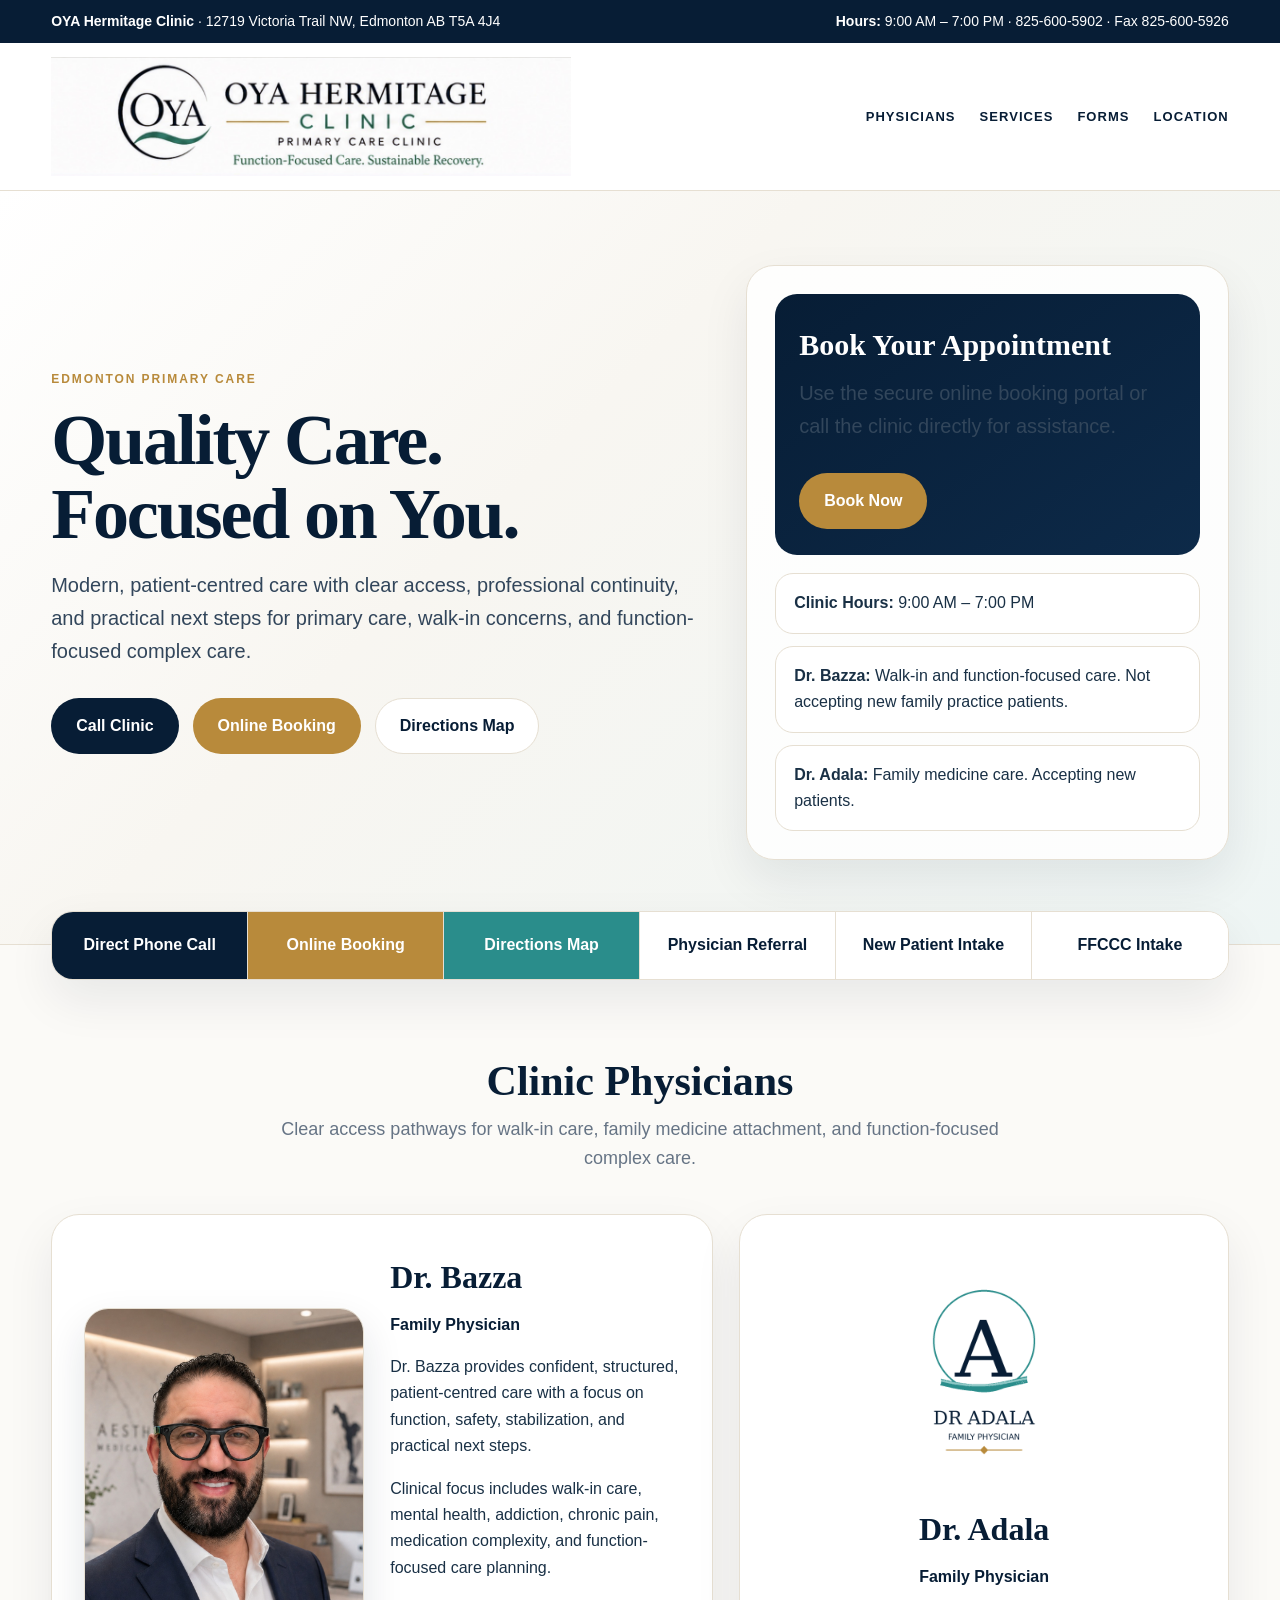
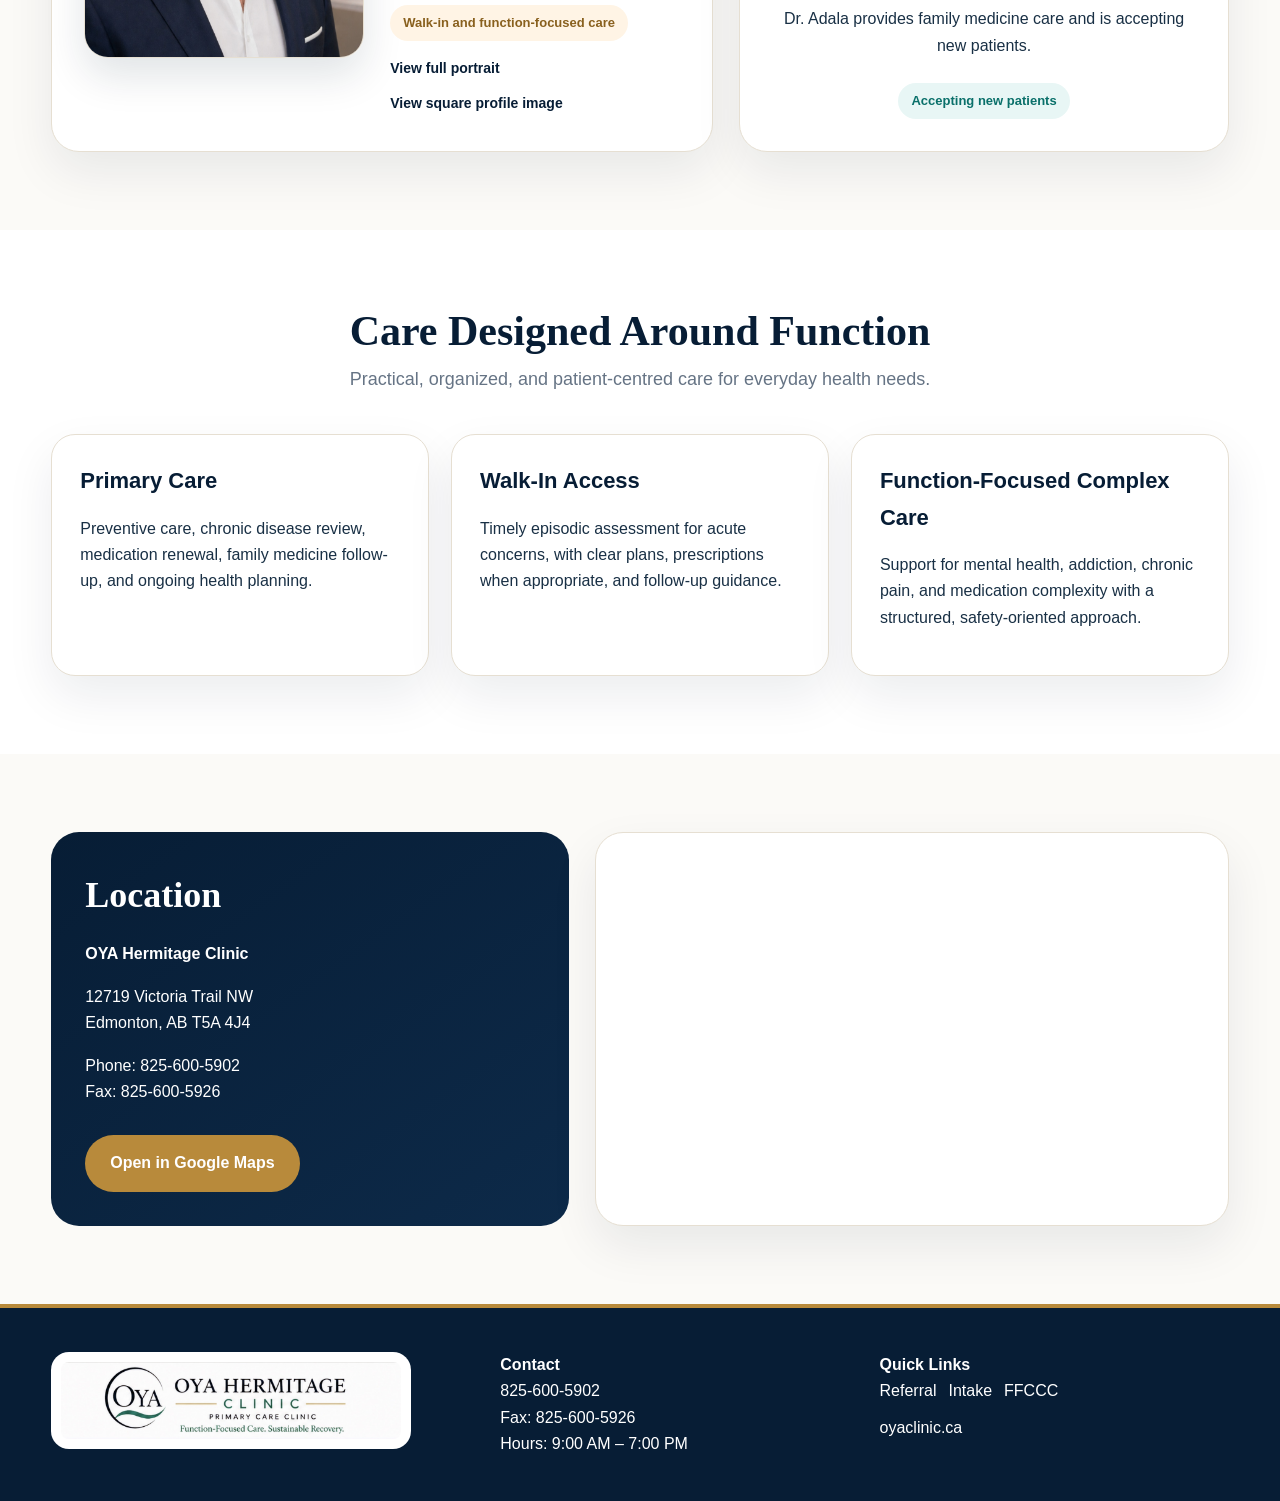
==== index.html @ 8d235093 "Add files via upload" ====
<!DOCTYPE html>
<html lang="en">
<head>
  <meta charset="UTF-8">
  <meta name="viewport" content="width=device-width, initial-scale=1.0">
  <title>OYA Hermitage Clinic | Edmonton Primary Care</title>
  <meta name="description" content="OYA Hermitage Clinic in Edmonton. Primary care, walk-in access, online booking, physician referral forms, and patient intake forms.">
  <link rel="stylesheet" href="styles.css">
</head>
<body>
  <div class="topbar">
    <div class="container">
      <div><strong>OYA Hermitage Clinic</strong> · 12719 Victoria Trail NW, Edmonton AB T5A 4J4</div>
      <div><strong>Hours:</strong> 9:00 AM – 7:00 PM · <a href="tel:8256005902">825-600-5902</a> · Fax 825-600-5926</div>
    </div>
  </div>

  <header class="site-header">
    <div class="container">
      <a href="#top"><img src="oya-logo.png" alt="OYA Hermitage Clinic logo" class="brand"></a>
      <nav class="nav">
        <a href="#physicians">PHYSICIANS</a>
        <a href="#services">SERVICES</a>
        <a href="#forms">FORMS</a>
        <a href="#location">LOCATION</a>
      </nav>
    </div>
  </header>

  <section class="hero" id="top">
    <div class="container hero-inner">
      <div>
        <div class="eyebrow">Edmonton Primary Care</div>
        <h1>Quality Care.<br>Focused on You.</h1>
        <p>Modern, patient-centred care with clear access, professional continuity, and practical next steps for primary care, walk-in concerns, and function-focused complex care.</p>
        <div class="button-row">
          <a class="btn btn-primary" href="tel:8256005902" aria-label="Call OYA Hermitage Clinic">Call Clinic</a>
          <a class="btn btn-gold" href="https://cloud.healthquest.ca:45277/onlinebooking" target="_blank" rel="noopener" aria-label="Open online booking">Online Booking</a>
          <a class="btn btn-outline" href="https://www.google.com/maps/search/?api=1&query=12719%20Victoria%20Trail%20NW%20Edmonton%20AB%20T5A%204J4" target="_blank" rel="noopener" aria-label="Open directions map">Directions Map</a>
        </div>
      </div>
      <aside class="hero-card">
        <div class="panel">
          <h2>Book Your Appointment</h2>
          <p>Use the secure online booking portal or call the clinic directly for assistance.</p>
          <div class="button-row">
            <a class="btn btn-gold" href="https://cloud.healthquest.ca:45277/onlinebooking" target="_blank" rel="noopener">Book Now</a>
          </div>
        </div>
        <div class="hero-note"><strong>Clinic Hours:</strong> 9:00 AM – 7:00 PM</div>
        <div class="hero-note"><strong>Dr. Bazza:</strong> Walk-in and function-focused care. Not accepting new family practice patients.</div>
        <div class="hero-note"><strong>Dr. Adala:</strong> Family medicine care. Accepting new patients.</div>
      </aside>
    </div>
  </section>

  <section class="container quick-actions" id="forms">
    <div class="quick-grid">
      <a class="primary" href="tel:8256005902" aria-label="Call clinic directly">Direct Phone Call</a>
      <a class="gold" href="https://cloud.healthquest.ca:45277/onlinebooking" target="_blank" rel="noopener" aria-label="Book appointment online">Online Booking</a>
      <a class="teal" href="https://www.google.com/maps/search/?api=1&query=12719%20Victoria%20Trail%20NW%20Edmonton%20AB%20T5A%204J4" target="_blank" rel="noopener" aria-label="Open directions in Google Maps">Directions Map</a>
      <a href="referral.html">Physician Referral</a>
      <a href="intake.html">New Patient Intake</a>
      <a href="ffccc-intake.html">FFCCC Intake</a>
    </div>
  </section>

  <section class="section container" id="physicians">
    <div class="section-title">
      <h2>Clinic Physicians</h2>
      <p>Clear access pathways for walk-in care, family medicine attachment, and function-focused complex care.</p>
    </div>
    <div class="physician-grid">
      <article class="card bazza-card">
        <div>
          <img src="dr-bazza-card.jpg" alt="Dr Bazza portrait" class="physician-photo">
        </div>
        <div>
          <h3>Dr. Bazza</h3>
          <div class="subhead">Family Physician</div>
          <p>Dr. Bazza provides confident, structured, patient-centred care with a focus on function, safety, stabilization, and practical next steps.</p>
          <p>Clinical focus includes walk-in care, mental health, addiction, chronic pain, medication complexity, and function-focused care planning.</p>
          <span class="badge badge-gold">Walk-in and function-focused care</span>
          <div class="mini-action">
            <a href="dr-bazza-photo.jpg" target="_blank" rel="noopener">View full portrait</a>
            <a href="dr-bazza-google-square.jpg" target="_blank" rel="noopener">View square profile image</a>
          </div>
        </div>
      </article>
      <article class="card" style="text-align:center">
        <img src="dr-adala-logo.png" alt="Dr Adala logo" class="logo-only">
        <h3>Dr. Adala</h3>
        <div class="subhead">Family Physician</div>
        <p>Dr. Adala provides family medicine care and is accepting new patients.</p>
        <span class="badge badge-teal">Accepting new patients</span>
      </article>
    </div>
  </section>

  <section class="section alt" id="services">
    <div class="container">
      <div class="section-title">
        <h2>Care Designed Around Function</h2>
        <p>Practical, organized, and patient-centred care for everyday health needs.</p>
      </div>
      <div class="service-grid">
        <article class="service-card">
          <h3>Primary Care</h3>
          <p>Preventive care, chronic disease review, medication renewal, family medicine follow-up, and ongoing health planning.</p>
        </article>
        <article class="service-card">
          <h3>Walk-In Access</h3>
          <p>Timely episodic assessment for acute concerns, with clear plans, prescriptions when appropriate, and follow-up guidance.</p>
        </article>
        <article class="service-card">
          <h3>Function-Focused Complex Care</h3>
          <p>Support for mental health, addiction, chronic pain, and medication complexity with a structured, safety-oriented approach.</p>
        </article>
      </div>
    </div>
  </section>

  <section class="section container" id="location">
    <div class="location-grid">
      <div class="location-panel">
        <h2>Location</h2>
        <p><strong>OYA Hermitage Clinic</strong></p>
        <p>12719 Victoria Trail NW<br>Edmonton, AB T5A 4J4</p>
        <p>Phone: <a href="tel:8256005902">825-600-5902</a><br>Fax: 825-600-5926</p>
        <div class="button-row">
          <a class="btn btn-gold" href="https://www.google.com/maps/search/?api=1&query=12719%20Victoria%20Trail%20NW%20Edmonton%20AB%20T5A%204J4" target="_blank" rel="noopener">Open in Google Maps</a>
        </div>
      </div>
      <div class="map-frame">
        <iframe src="https://www.google.com/maps?q=12719%20Victoria%20Trail%20NW%20Edmonton%20AB%20T5A%204J4&output=embed" loading="lazy"></iframe>
      </div>
    </div>
  </section>

  <footer class="footer">
    <div class="container footer-grid">
      <div>
        <img src="oya-logo.png" alt="OYA Hermitage Clinic logo" class="footer-logo">
      </div>
      <div>
        <strong>Contact</strong><br>
        <a href="tel:8256005902">825-600-5902</a><br>
        Fax: 825-600-5926<br>
        Hours: 9:00 AM – 7:00 PM
      </div>
      <div>
        <strong>Quick Links</strong><br>
        <div class="helper-links">
          <a href="referral.html">Referral</a>
          <a href="intake.html">Intake</a>
          <a href="ffccc-intake.html">FFCCC</a>
        </div>
        <div style="margin-top:10px">oyaclinic.ca</div>
      </div>
    </div>
  </footer>
</body>
</html>
---- styles.css ----
:root{
  --navy:#071d35;
  --navy2:#0d2a49;
  --teal:#2a8d8b;
  --gold:#b88a3b;
  --cream:#fbfaf7;
  --white:#ffffff;
  --text:#193045;
  --muted:#667485;
  --line:#e6dfd2;
  --shadow:0 20px 48px rgba(7,29,53,.08);
}
*{box-sizing:border-box}
html{scroll-behavior:smooth}
body{margin:0;font-family:-apple-system,BlinkMacSystemFont,"Segoe UI",Roboto,Arial,sans-serif;background:var(--cream);color:var(--text);line-height:1.65}
a{text-decoration:none;color:inherit}
img{max-width:100%;display:block;height:auto}
.container{width:min(1180px,92%);margin:auto}
.topbar{background:var(--navy);color:#fff;font-size:14px}
.topbar .container{display:flex;justify-content:space-between;gap:18px;flex-wrap:wrap;padding:10px 0}
.topbar strong{font-weight:700}
.site-header{position:sticky;top:0;z-index:10;background:rgba(255,255,255,.96);backdrop-filter:blur(10px);border-bottom:1px solid var(--line)}
.site-header .container{display:flex;align-items:center;justify-content:space-between;gap:24px;padding:14px 0}
.brand{max-width:520px;width:100%;height:auto;object-fit:contain}
.nav{display:flex;gap:24px;font-size:13px;letter-spacing:.08em;font-weight:800;color:var(--navy)}
.nav a:hover{color:var(--teal)}
.hero{background:linear-gradient(135deg,#ffffff 0%,#f8f6f1 40%,#eef5f4 100%);border-bottom:1px solid var(--line)}
.hero-inner{display:grid;grid-template-columns:1.15fr .85fr;gap:42px;align-items:center;padding:74px 0 84px}
.eyebrow{font-size:12px;letter-spacing:.16em;text-transform:uppercase;color:var(--gold);font-weight:800}
.hero h1{font-family:Georgia,"Times New Roman",serif;font-size:clamp(42px,6vw,72px);line-height:1.02;color:var(--navy);margin:14px 0 18px;letter-spacing:-.03em}
.hero p{font-size:20px;color:#32465b;margin:0;max-width:680px}
.button-row{display:flex;gap:14px;flex-wrap:wrap;margin-top:30px}
.btn{display:inline-flex;align-items:center;justify-content:center;min-height:50px;padding:14px 24px;border-radius:999px;font-weight:800;border:1px solid transparent;transition:.2s ease}
.btn-primary{background:var(--navy);color:#fff}
.btn-primary:hover{opacity:.94}
.btn-gold{background:var(--gold);color:#fff}
.btn-outline{background:#fff;border-color:var(--line);color:var(--navy)}
.hero-card{background:rgba(255,255,255,.86);border:1px solid var(--line);border-radius:28px;padding:28px;box-shadow:var(--shadow)}
.hero-card .panel{background:linear-gradient(145deg,var(--navy),var(--navy2));color:#fff;border-radius:22px;padding:26px 24px;margin-bottom:18px}
.hero-card .panel h2{font-family:Georgia,"Times New Roman",serif;font-size:30px;margin:0 0 8px}
.hero-note{background:#fff;border:1px solid var(--line);border-radius:18px;padding:16px 18px;margin-top:12px}
.quick-actions{position:relative;z-index:2;margin-top:-34px}
.quick-grid{display:grid;grid-template-columns:repeat(6,1fr);background:#fff;border:1px solid var(--line);border-radius:22px;overflow:hidden;box-shadow:var(--shadow)}
.quick-grid a{padding:20px 14px;text-align:center;font-weight:800;border-right:1px solid var(--line);color:var(--navy);background:#fff}
.quick-grid a:last-child{border-right:0}
.quick-grid a:hover{background:#f8f5ef}
.quick-grid a.primary{background:var(--navy);color:#fff}
.quick-grid a.teal{background:var(--teal);color:#fff}
.quick-grid a.gold{background:var(--gold);color:#fff}
.section{padding:78px 0}
.section.alt{background:#fff}
.section-title{text-align:center;max-width:780px;margin:0 auto 40px}
.section-title h2{font-family:Georgia,"Times New Roman",serif;color:var(--navy);font-size:42px;line-height:1.12;margin:0 0 10px}
.section-title p{margin:0;color:var(--muted);font-size:18px}
.physician-grid{display:grid;grid-template-columns:1.15fr .85fr;gap:26px}
.card{background:#fff;border:1px solid var(--line);border-radius:28px;box-shadow:var(--shadow);padding:32px}
.bazza-card{display:grid;grid-template-columns:280px 1fr;gap:26px;align-items:center}
.physician-photo{width:100%;max-width:280px;aspect-ratio:4/5;object-fit:cover;border-radius:24px;border:1px solid var(--line);box-shadow:0 18px 40px rgba(7,29,53,.12)}
.logo-only{max-width:240px;margin:0 auto 16px;width:100%;height:auto;object-fit:contain}
.card h3{font-family:Georgia,"Times New Roman",serif;color:var(--navy);font-size:32px;margin:0 0 8px}
.subhead{font-weight:700;color:var(--navy);margin-bottom:10px}
.badge{display:inline-block;margin-top:8px;padding:7px 13px;border-radius:999px;font-size:13px;font-weight:800}
.badge-gold{background:#fff4e5;color:#89601e}
.badge-teal{background:#e8f6f5;color:#0a706a}
.mini-action{margin-top:16px;display:flex;gap:12px;flex-wrap:wrap}
.mini-action a{font-size:14px;font-weight:700;color:var(--navy)}
.service-grid{display:grid;grid-template-columns:repeat(3,1fr);gap:22px}
.service-card{background:#fff;border:1px solid var(--line);border-radius:24px;box-shadow:var(--shadow);padding:28px}
.service-card h3{color:var(--navy);margin:0 0 10px;font-size:22px}
.location-grid{display:grid;grid-template-columns:.9fr 1.1fr;gap:26px;align-items:stretch}
.location-panel{background:linear-gradient(145deg,var(--navy),var(--navy2));color:#fff;border-radius:28px;padding:34px}
.location-panel h2{font-family:Georgia,"Times New Roman",serif;font-size:36px;margin:0 0 14px}
.map-frame{overflow:hidden;border-radius:28px;border:1px solid var(--line);min-height:360px;background:#fff;box-shadow:var(--shadow)}
.map-frame iframe{width:100%;height:100%;min-height:360px;border:0}
.form-shell{max-width:980px;margin:34px auto;background:#fff;border:1px solid var(--line);border-radius:24px;box-shadow:var(--shadow);padding:32px}
.form-shell h1{font-family:Georgia,"Times New Roman",serif;color:var(--navy);margin-top:0}
.form-note{background:#f7f4ee;border:1px solid var(--line);border-radius:14px;padding:14px 16px;margin-bottom:22px}
.form-grid{display:grid;grid-template-columns:1fr 1fr;gap:18px}
label{display:block;font-weight:700;margin:14px 0 6px;color:var(--navy)}
input,textarea,select{width:100%;padding:12px 13px;border:1px solid #d5dbe3;border-radius:12px;font:inherit;background:#fff}
textarea{min-height:110px;resize:vertical}
.checkbox{display:flex;gap:10px;align-items:flex-start;margin-top:10px}
.checkbox input{width:auto;margin-top:5px}
.form-actions{margin-top:24px;display:flex;gap:12px;flex-wrap:wrap}
.footer{background:var(--navy);color:#fff;border-top:4px solid var(--gold);padding:44px 0}
.footer-grid{display:grid;grid-template-columns:1.2fr 1fr 1fr;gap:30px;align-items:start}
.footer .footer-logo{max-width:360px;width:100%;height:auto;object-fit:contain;background:#fff;border-radius:18px;padding:10px}
.footer a{color:#fff}
.helper-links{display:flex;gap:12px;flex-wrap:wrap}
@media (max-width:1000px){
  .nav{display:none}
  .hero-inner,.physician-grid,.location-grid,.footer-grid,.bazza-card{grid-template-columns:1fr}
  .hero-inner{text-align:center}
  .hero p{margin:auto}
  .button-row,.mini-action{justify-content:center}
  .brand{max-width:380px}
  .quick-grid{grid-template-columns:1fr 1fr}
  .quick-grid a{border-bottom:1px solid var(--line)}
  .service-grid{grid-template-columns:1fr}
  .form-grid{grid-template-columns:1fr}
  .physician-photo{margin:auto}
}
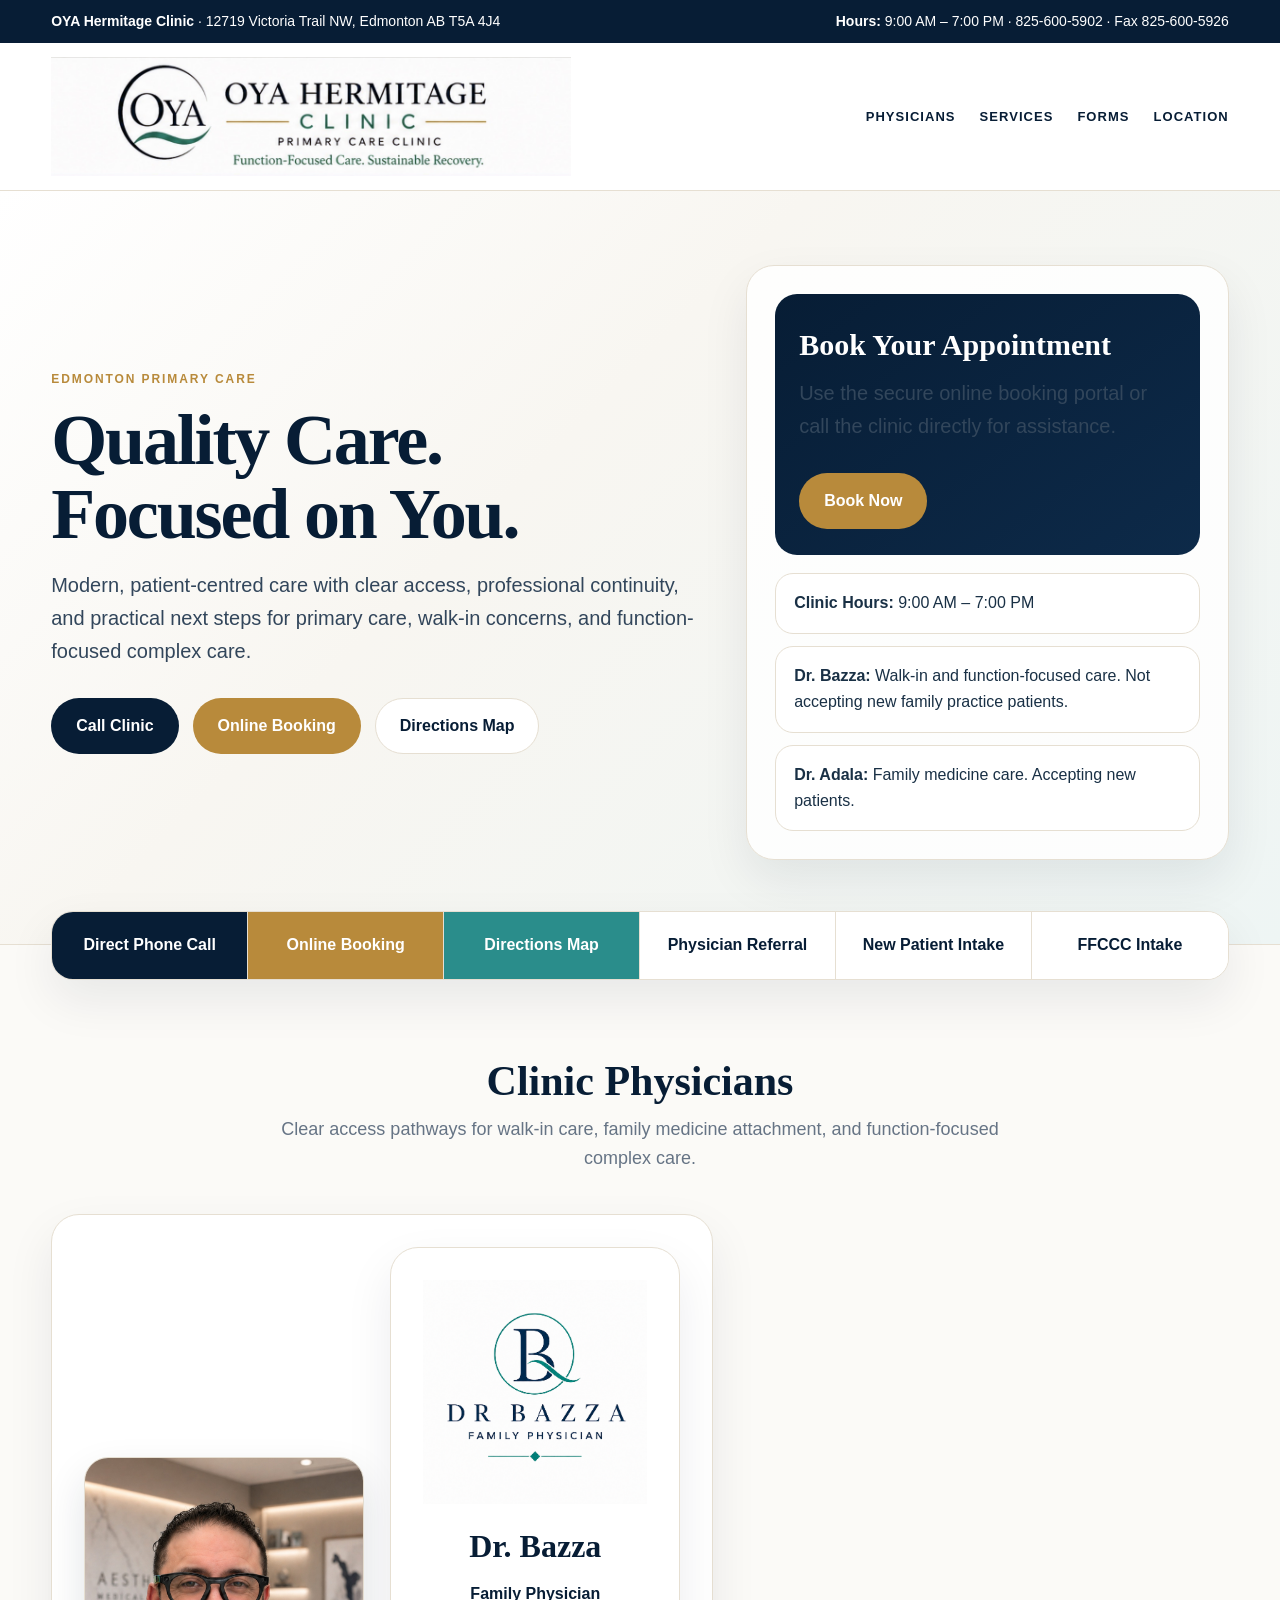
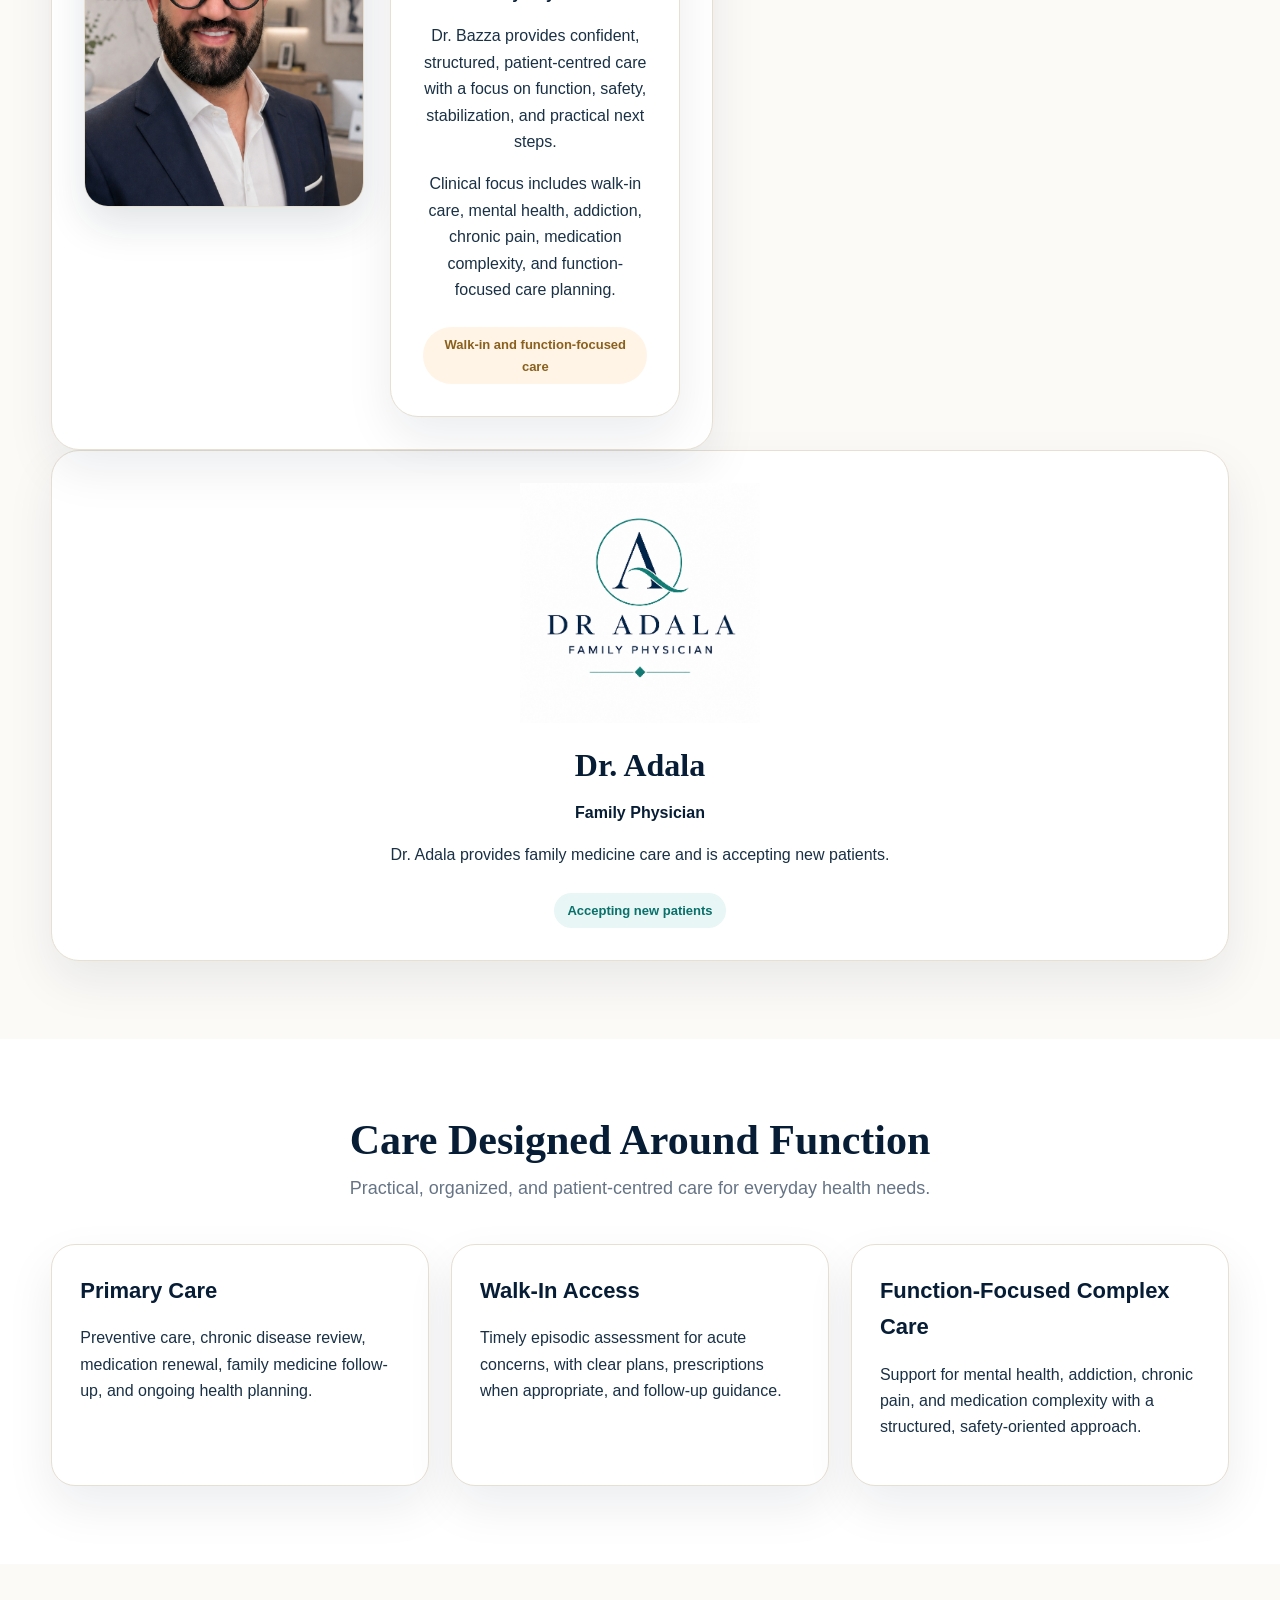
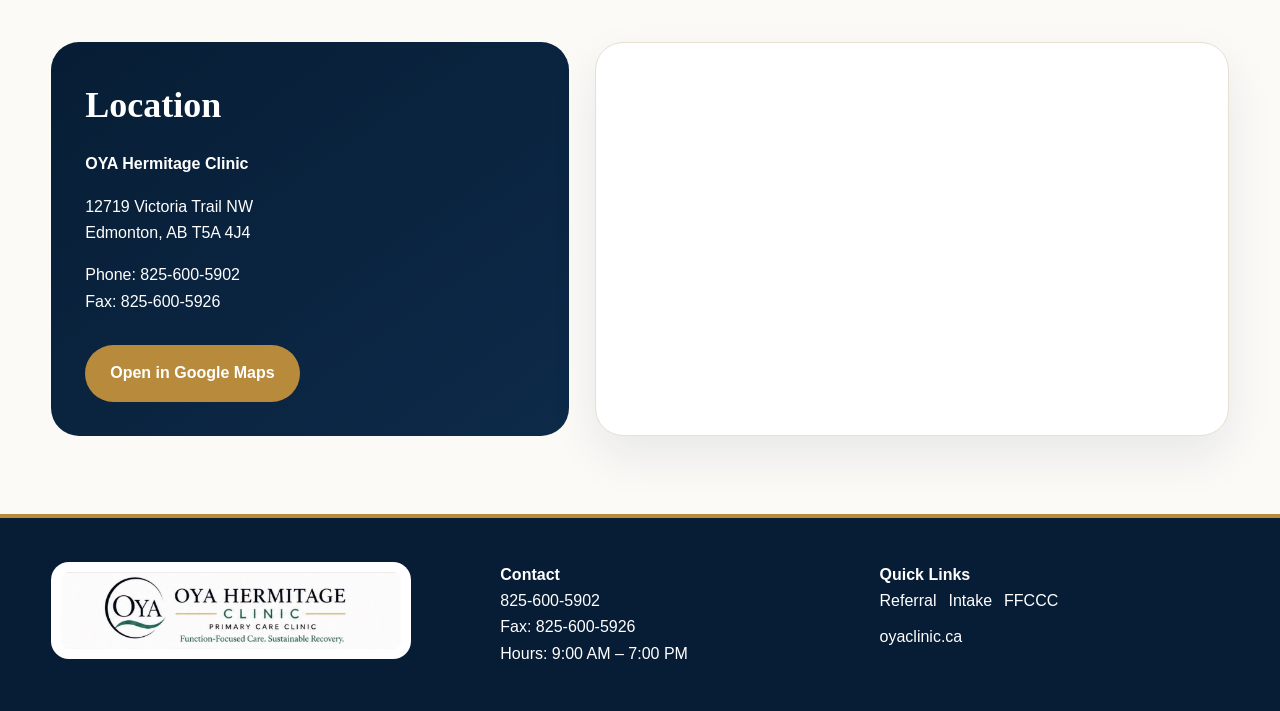
==== commit 91049184: "Remove mini-action links from Dr. Bazza card Removed mini-action links for Dr. Bazza's portrait and " ====
--- a/index.html
+++ b/index.html
@@ -76,15 +76,15 @@
           <img src="dr-bazza-card.jpg" alt="Dr Bazza portrait" class="physician-photo">
         </div>
         <div>
+          <article class="card" style="text-align:center">
+        <img src="dr-bazza-logo.png" alt="Dr Adala logo" class="logo-only">
           <h3>Dr. Bazza</h3>
           <div class="subhead">Family Physician</div>
           <p>Dr. Bazza provides confident, structured, patient-centred care with a focus on function, safety, stabilization, and practical next steps.</p>
           <p>Clinical focus includes walk-in care, mental health, addiction, chronic pain, medication complexity, and function-focused care planning.</p>
           <span class="badge badge-gold">Walk-in and function-focused care</span>
-          <div class="mini-action">
-            <a href="dr-bazza-photo.jpg" target="_blank" rel="noopener">View full portrait</a>
-            <a href="dr-bazza-google-square.jpg" target="_blank" rel="noopener">View square profile image</a>
-          </div>
+         </article>
+      </article>
         </div>
       </article>
       <article class="card" style="text-align:center">
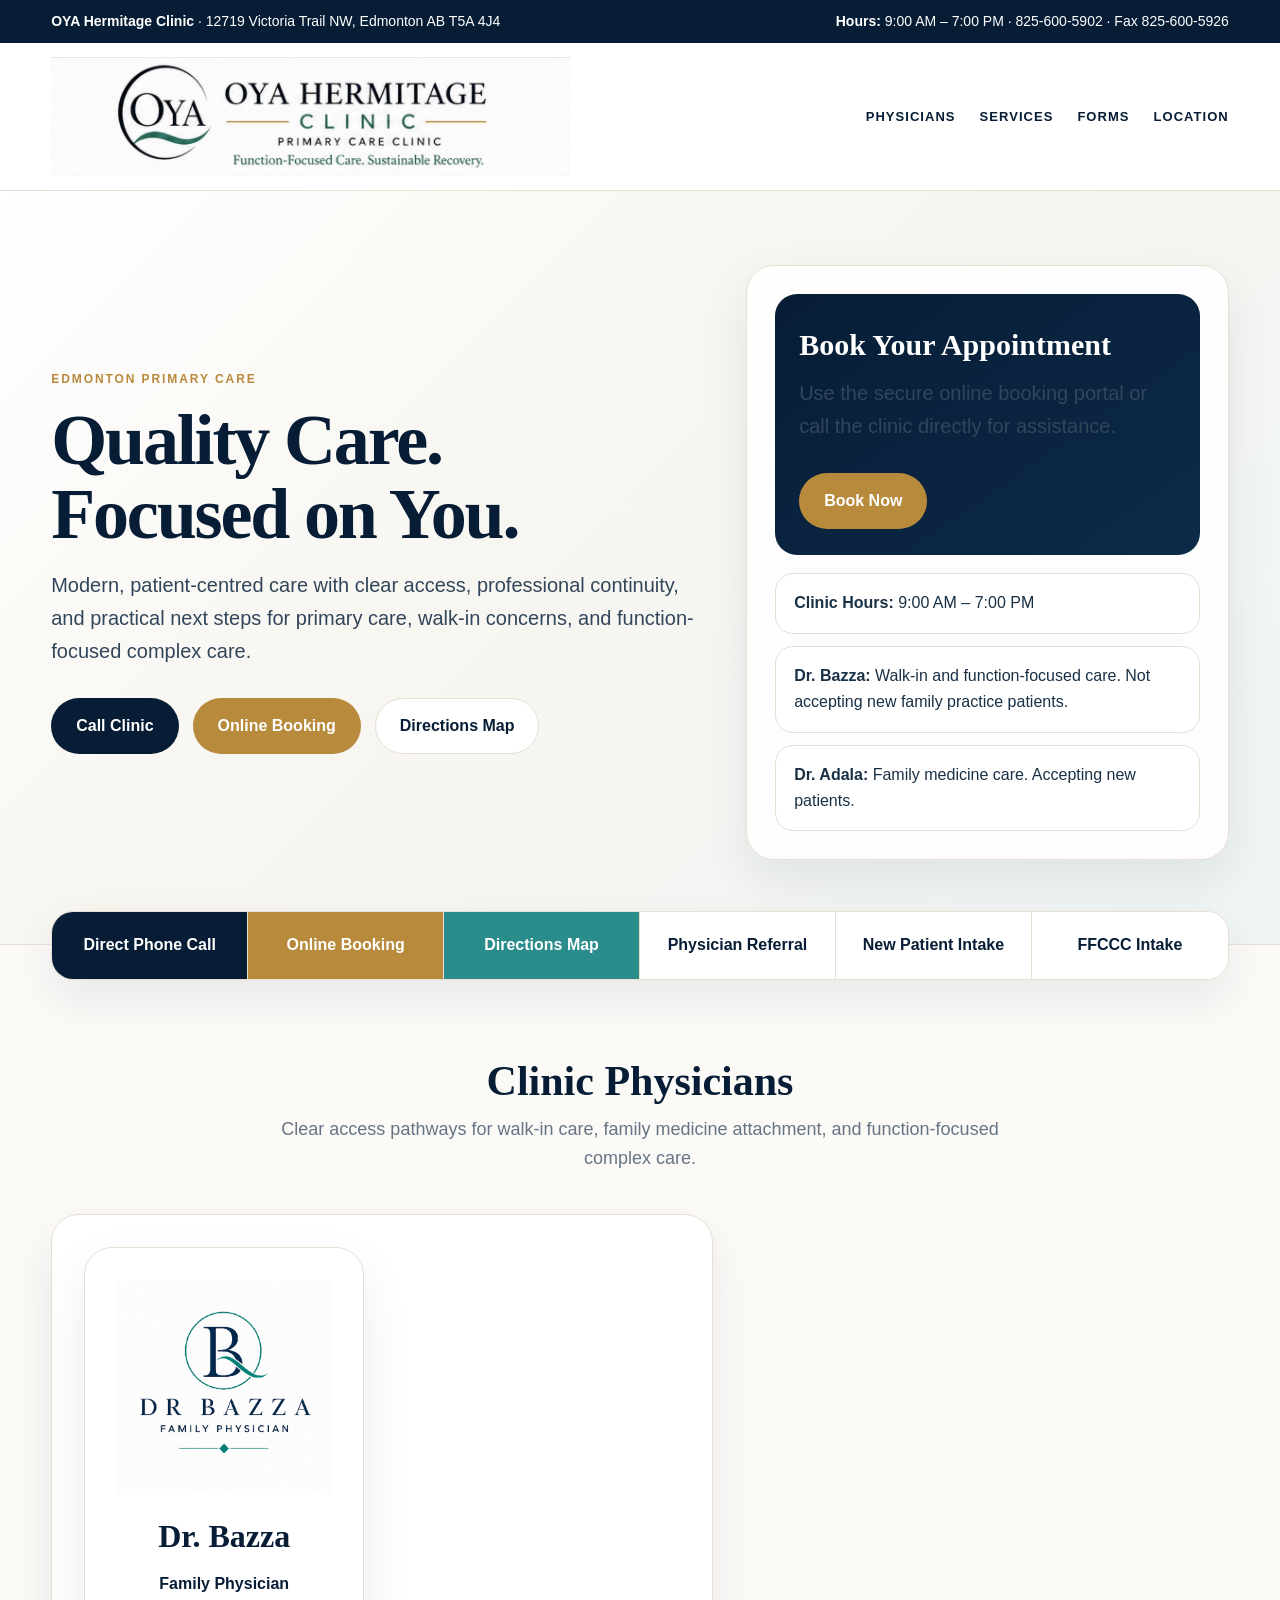
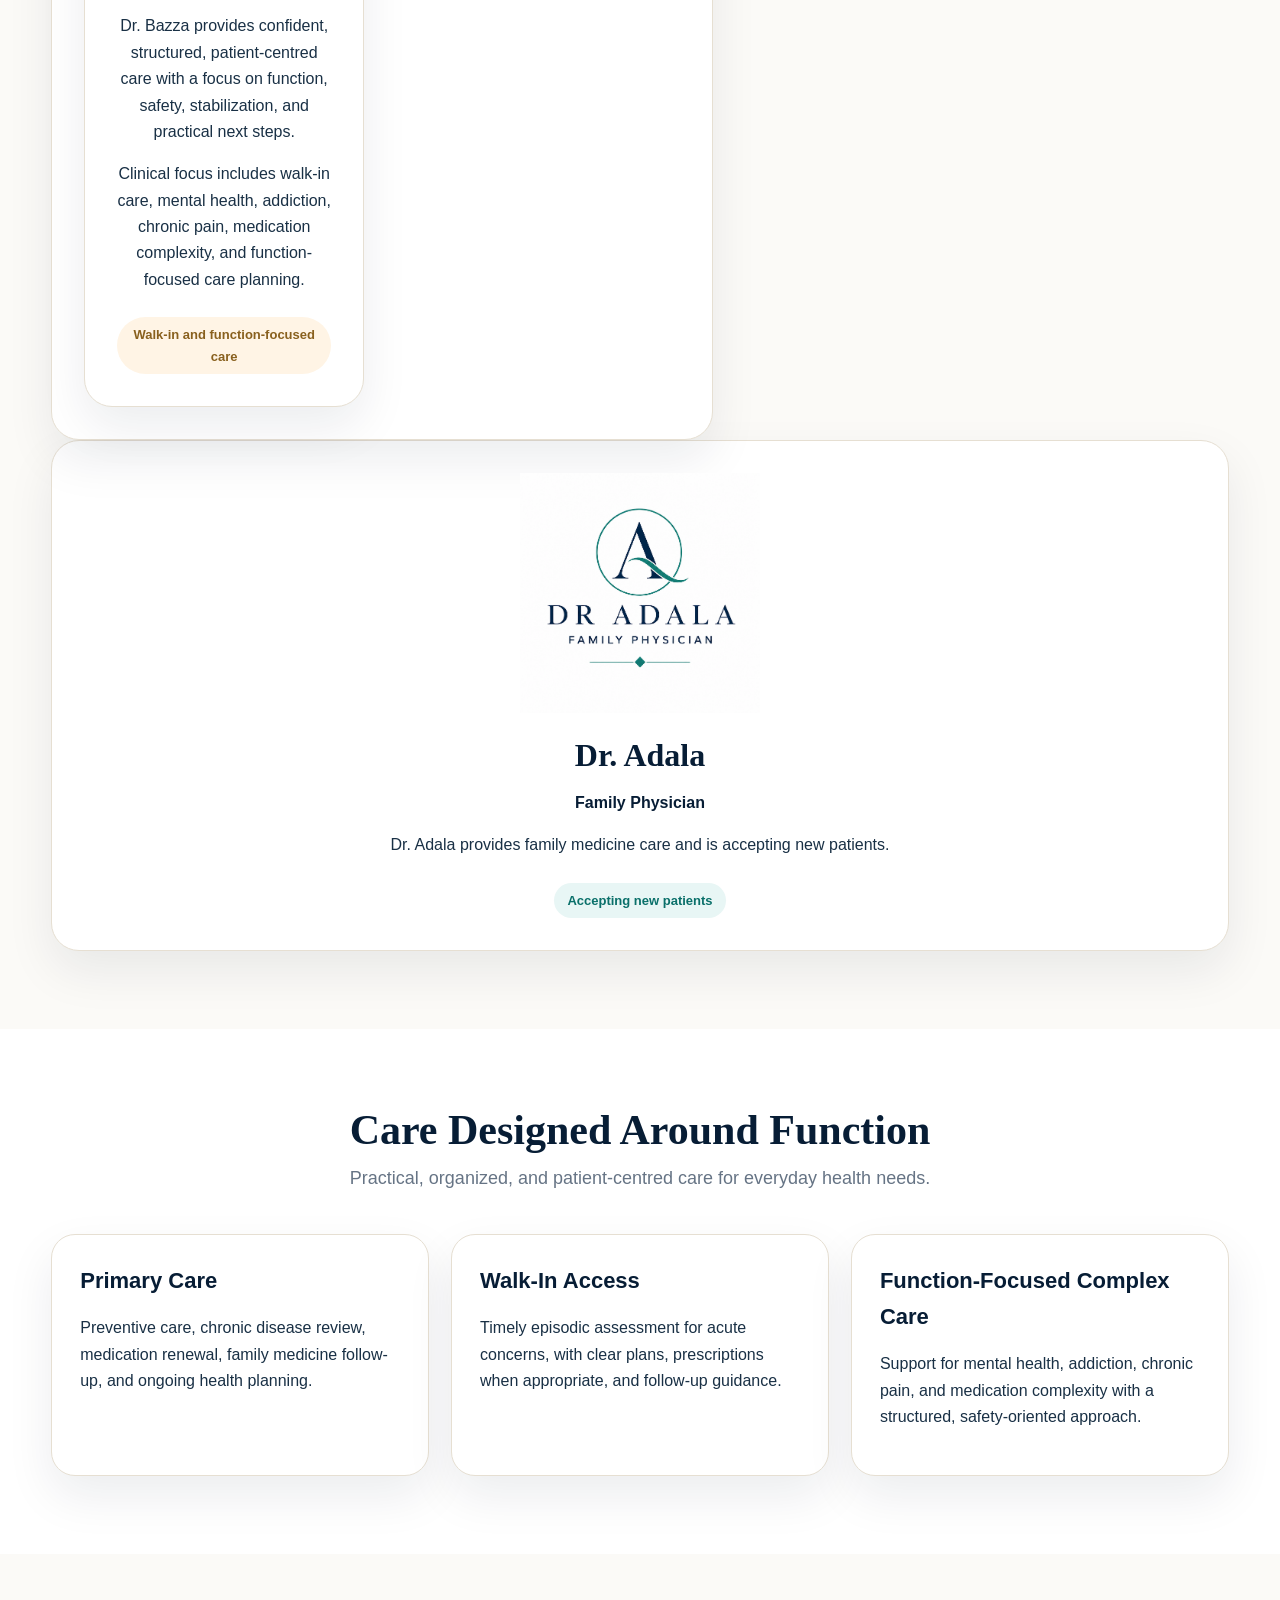
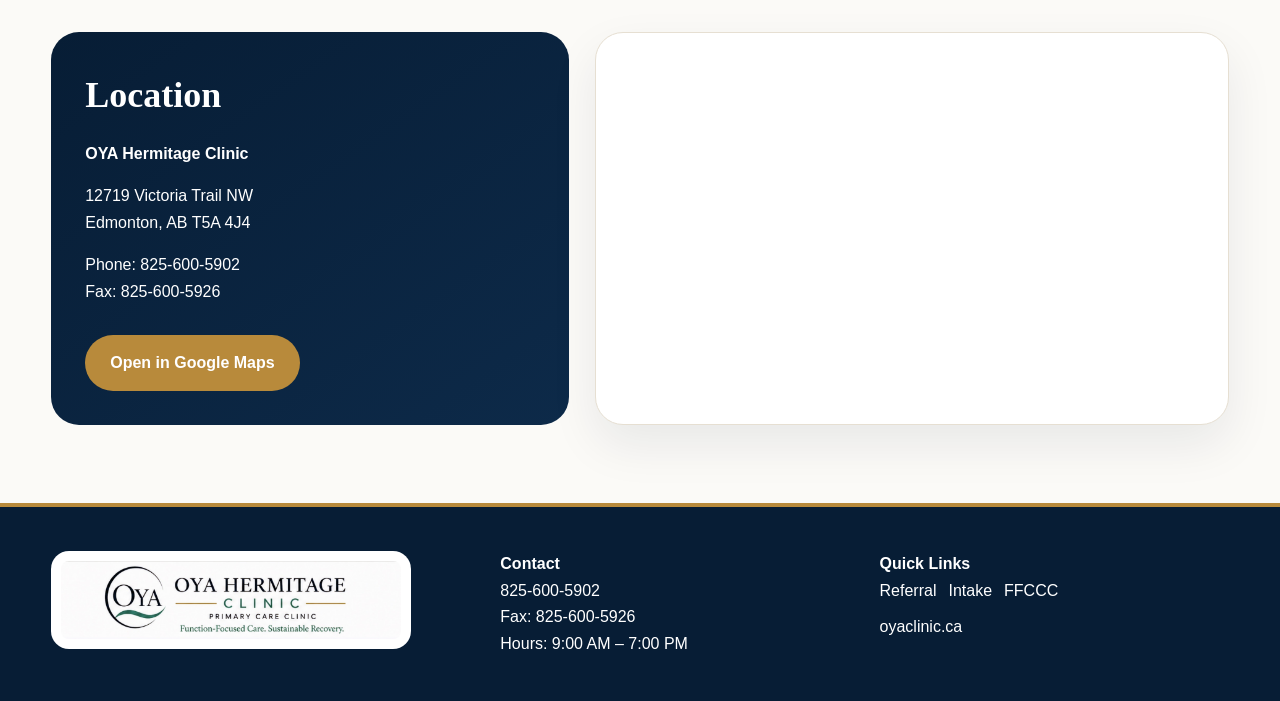
==== commit d6a129bd: "Update index.html" ====
--- a/index.html
+++ b/index.html
@@ -73,11 +73,8 @@
     <div class="physician-grid">
       <article class="card bazza-card">
         <div>
-          <img src="dr-bazza-card.jpg" alt="Dr Bazza portrait" class="physician-photo">
-        </div>
-        <div>
           <article class="card" style="text-align:center">
-        <img src="dr-bazza-logo.png" alt="Dr Adala logo" class="logo-only">
+        <img src="dr-bazza-logo.png" alt="Dr bazza logo" class="logo-only">
           <h3>Dr. Bazza</h3>
           <div class="subhead">Family Physician</div>
           <p>Dr. Bazza provides confident, structured, patient-centred care with a focus on function, safety, stabilization, and practical next steps.</p>
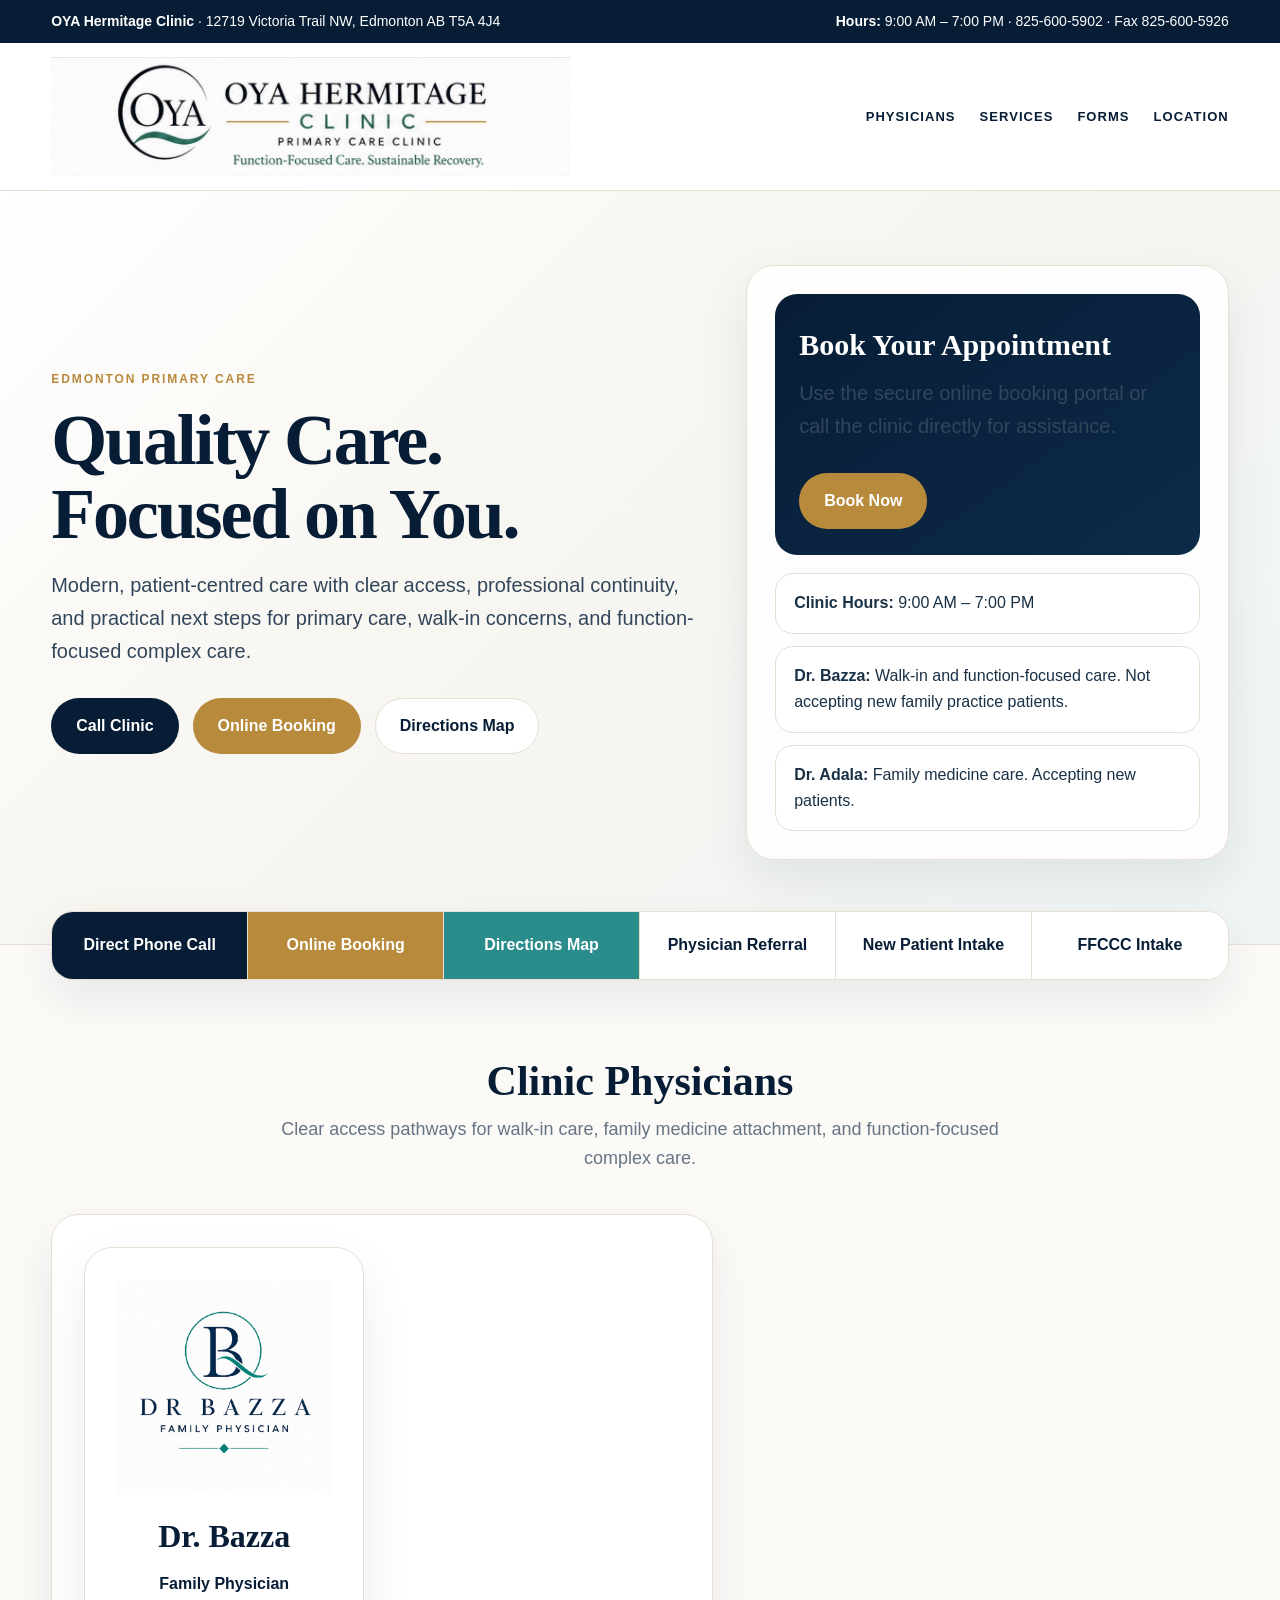
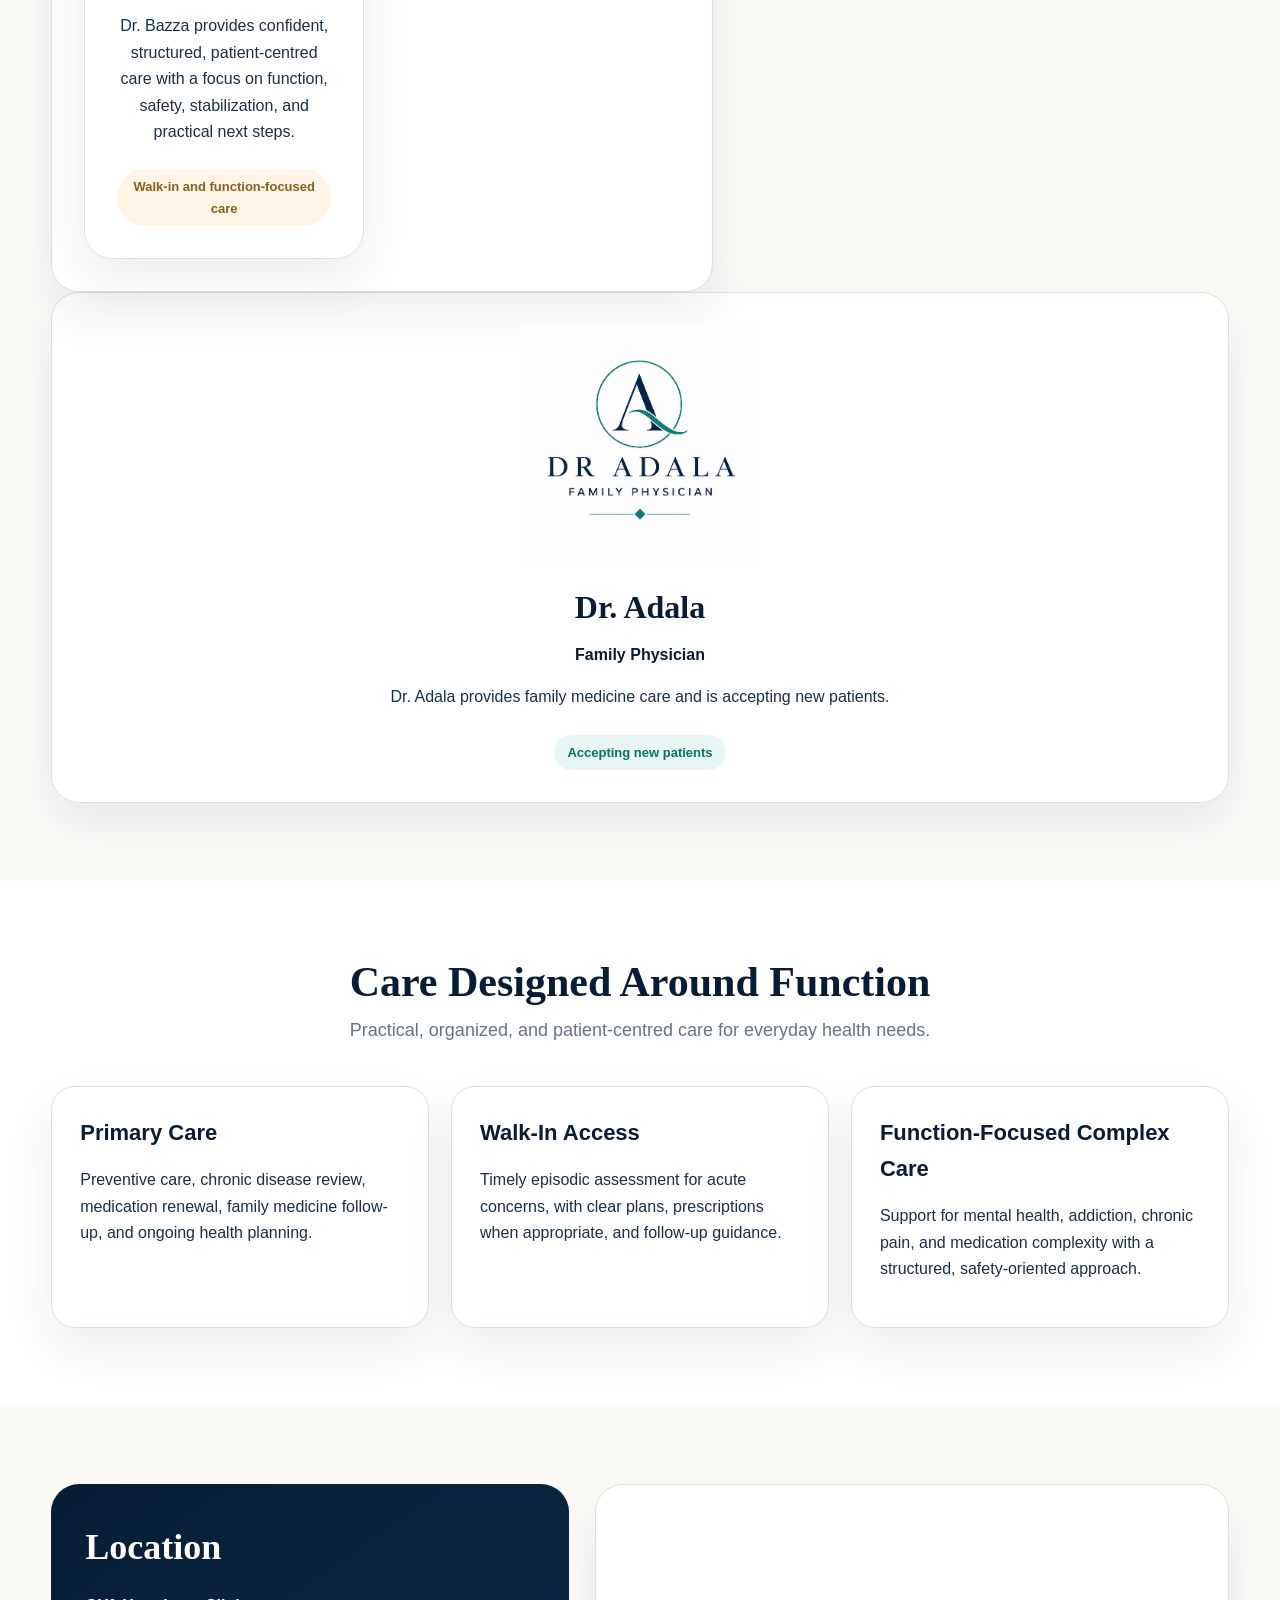
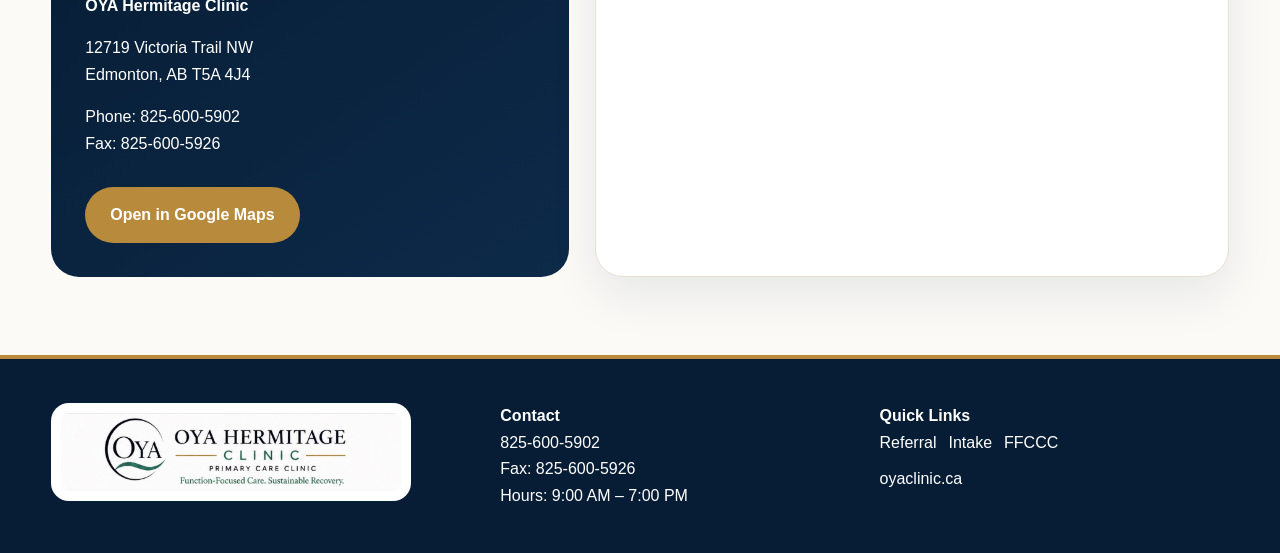
==== commit 1c1af5e9: "Update index.html" ====
--- a/index.html
+++ b/index.html
@@ -74,11 +74,10 @@
       <article class="card bazza-card">
         <div>
           <article class="card" style="text-align:center">
-        <img src="dr-bazza-logo.png" alt="Dr bazza logo" class="logo-only">
+        <img src="dr-bazza-logo.png" alt="Dr Bazza logo" class="logo-only">
           <h3>Dr. Bazza</h3>
           <div class="subhead">Family Physician</div>
           <p>Dr. Bazza provides confident, structured, patient-centred care with a focus on function, safety, stabilization, and practical next steps.</p>
-          <p>Clinical focus includes walk-in care, mental health, addiction, chronic pain, medication complexity, and function-focused care planning.</p>
           <span class="badge badge-gold">Walk-in and function-focused care</span>
          </article>
       </article>
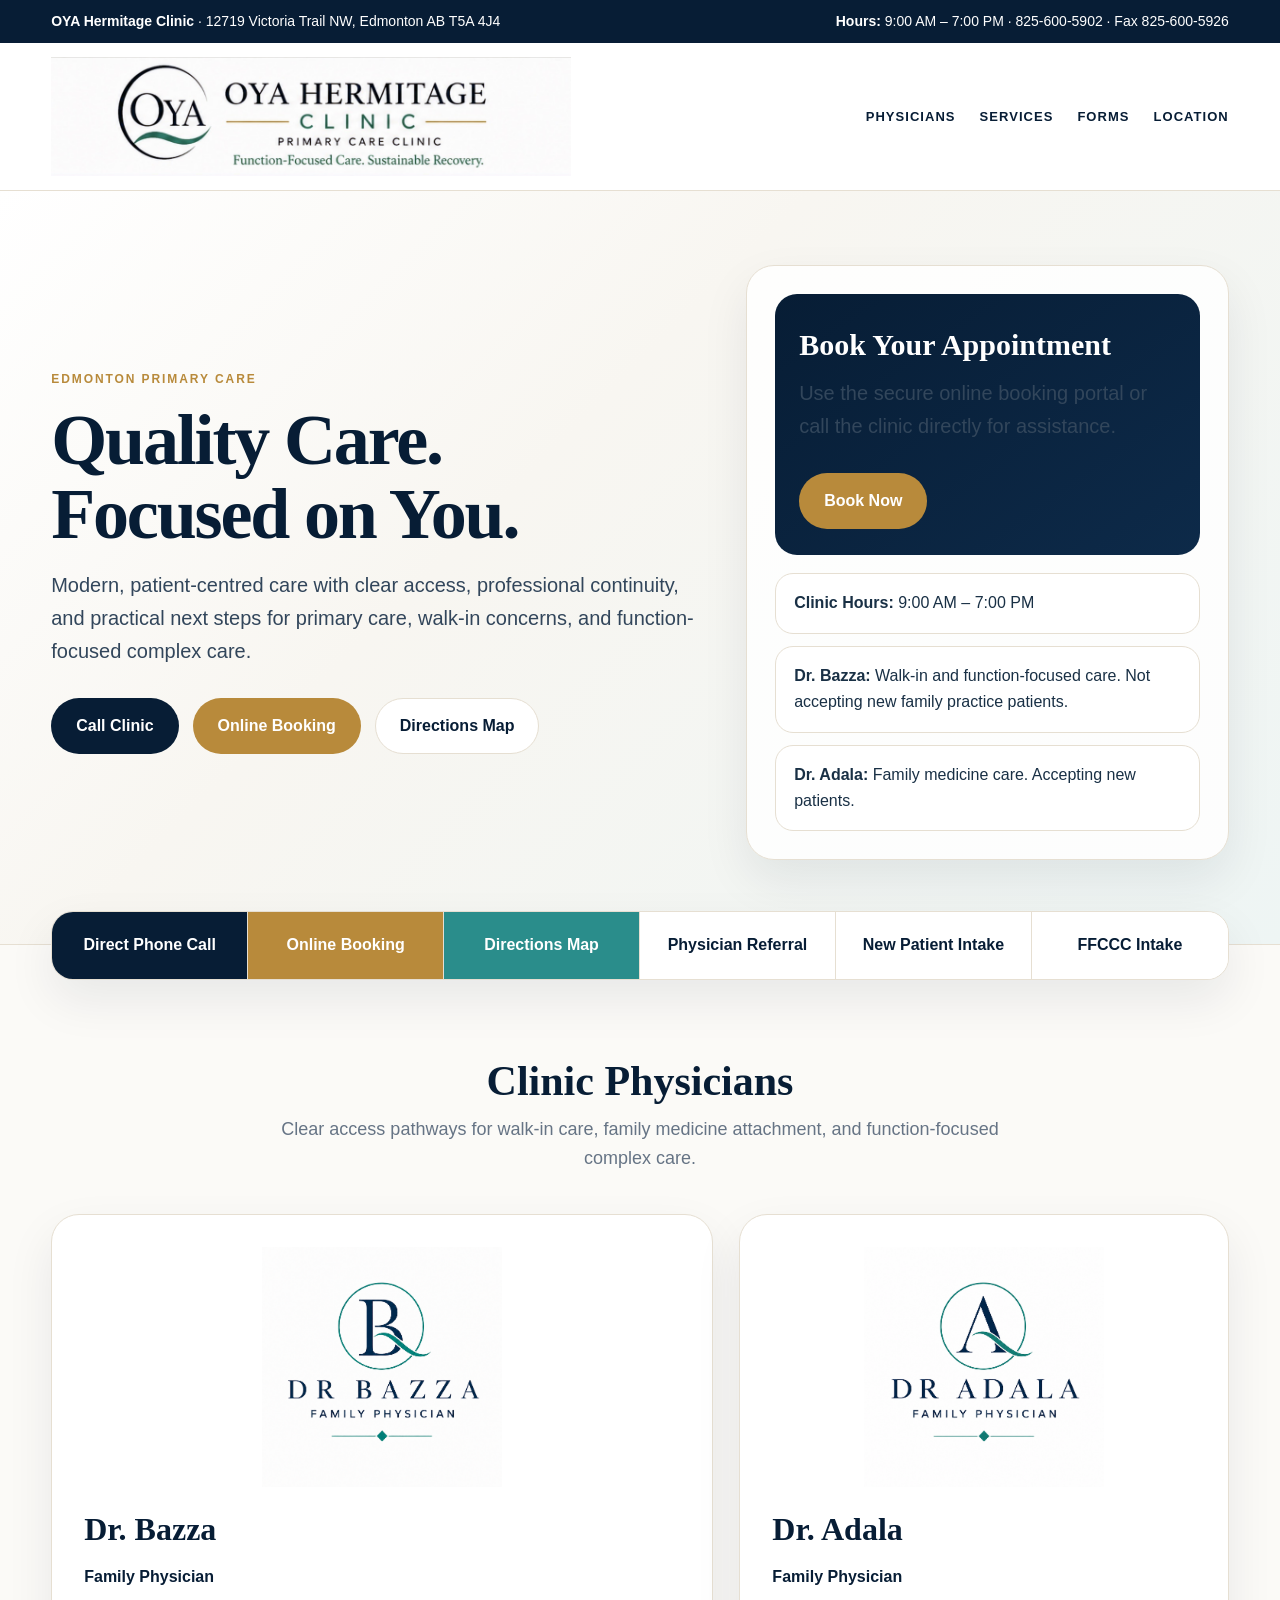
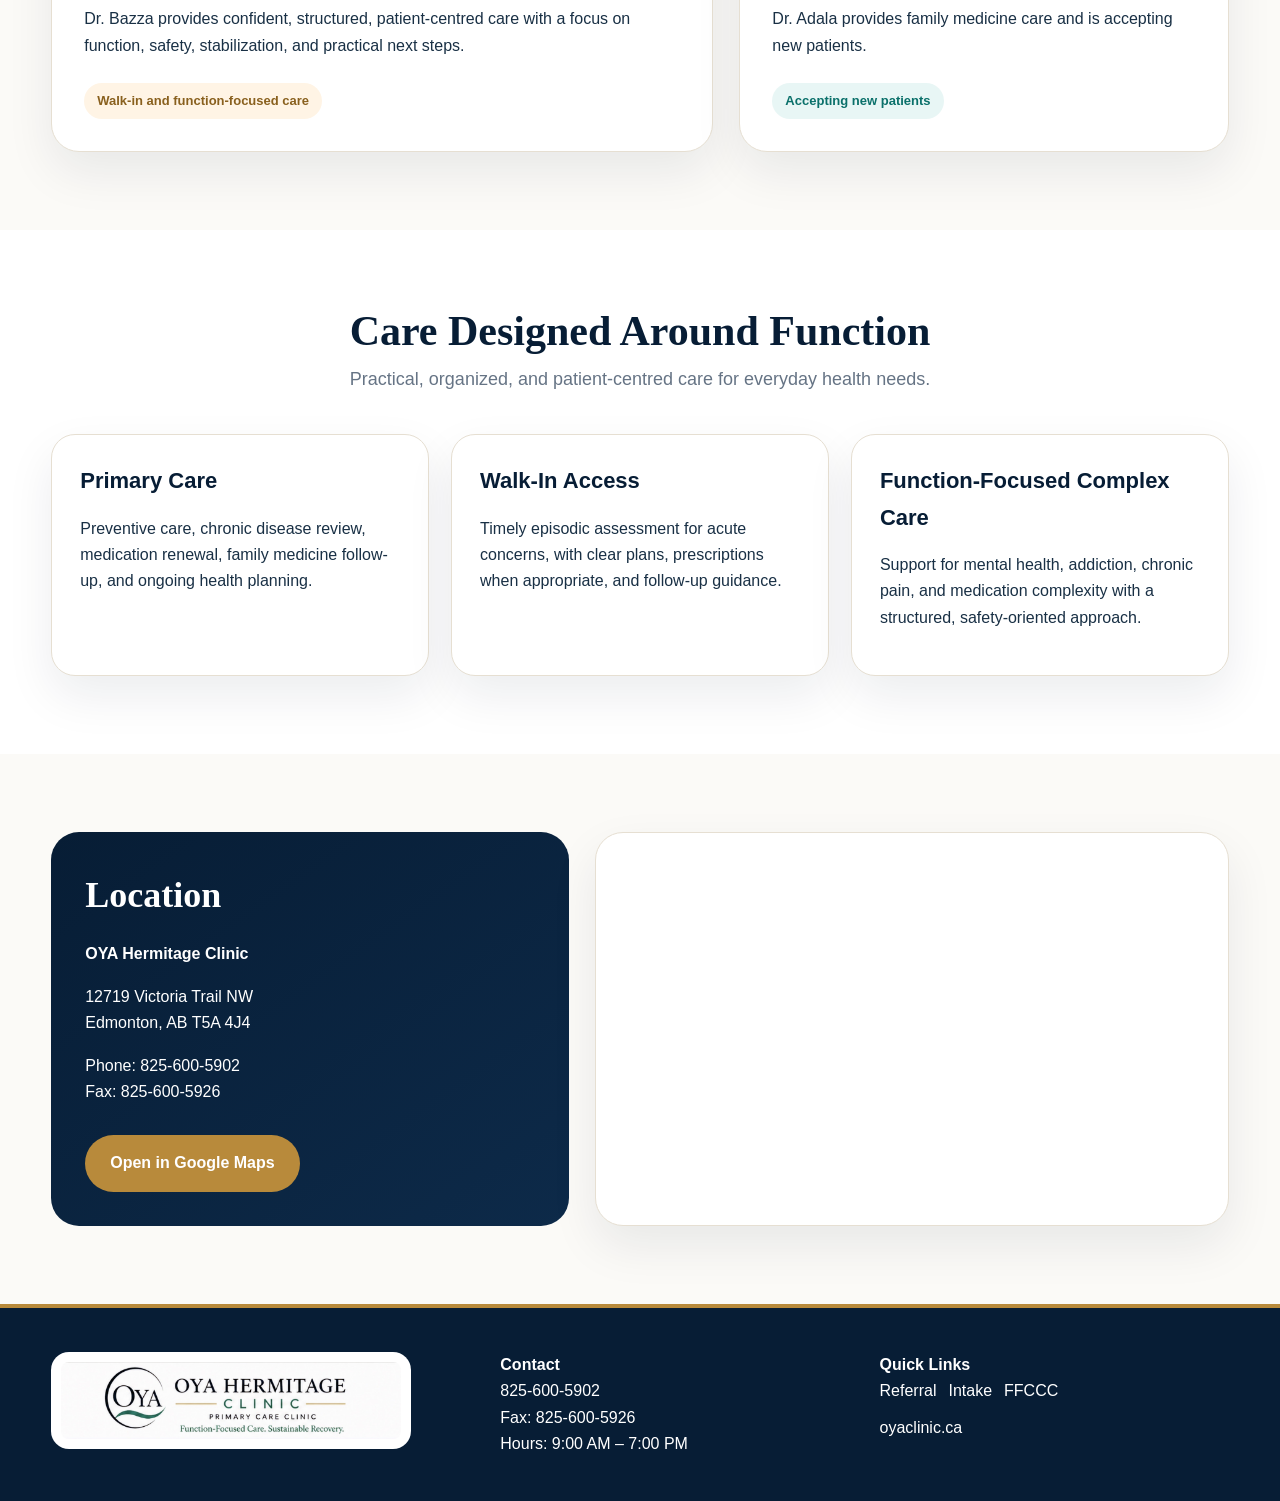
==== commit 3e804fb1: "Refactor physician section layout and content" ====
--- a/index.html
+++ b/index.html
@@ -65,33 +65,47 @@
     </div>
   </section>
 
-  <section class="section container" id="physicians">
-    <div class="section-title">
-      <h2>Clinic Physicians</h2>
-      <p>Clear access pathways for walk-in care, family medicine attachment, and function-focused complex care.</p>
-    </div>
-    <div class="physician-grid">
-      <article class="card bazza-card">
-        <div>
-          <article class="card" style="text-align:center">
+<section class="section container" id="physicians">
+  <div class="section-title">
+    <h2>Clinic Physicians</h2>
+    <p>Clear access pathways for walk-in care, family medicine attachment, and function-focused complex care.</p>
+  </div>
+
+  <div class="physician-grid equal-physician-grid">
+
+    <article class="card physician-card-equal">
+      <div class="physician-logo-box">
         <img src="dr-bazza-logo.png" alt="Dr Bazza logo" class="logo-only">
-          <h3>Dr. Bazza</h3>
-          <div class="subhead">Family Physician</div>
-          <p>Dr. Bazza provides confident, structured, patient-centred care with a focus on function, safety, stabilization, and practical next steps.</p>
-          <span class="badge badge-gold">Walk-in and function-focused care</span>
-         </article>
-      </article>
-        </div>
-      </article>
-      <article class="card" style="text-align:center">
+      </div>
+
+      <div class="physician-content">
+        <h3>Dr. Bazza</h3>
+        <div class="subhead">Family Physician</div>
+        <p>
+          Dr. Bazza provides confident, structured, patient-centred care with a focus on function,
+          safety, stabilization, and practical next steps.
+        </p>
+        <span class="badge badge-gold">Walk-in and function-focused care</span>
+      </div>
+    </article>
+
+    <article class="card physician-card-equal">
+      <div class="physician-logo-box">
         <img src="dr-adala-logo.png" alt="Dr Adala logo" class="logo-only">
+      </div>
+
+      <div class="physician-content">
         <h3>Dr. Adala</h3>
         <div class="subhead">Family Physician</div>
-        <p>Dr. Adala provides family medicine care and is accepting new patients.</p>
+        <p>
+          Dr. Adala provides family medicine care and is accepting new patients.
+        </p>
         <span class="badge badge-teal">Accepting new patients</span>
-      </article>
-    </div>
-  </section>
+      </div>
+    </article>
+
+  </div>
+</section>
 
   <section class="section alt" id="services">
     <div class="container">
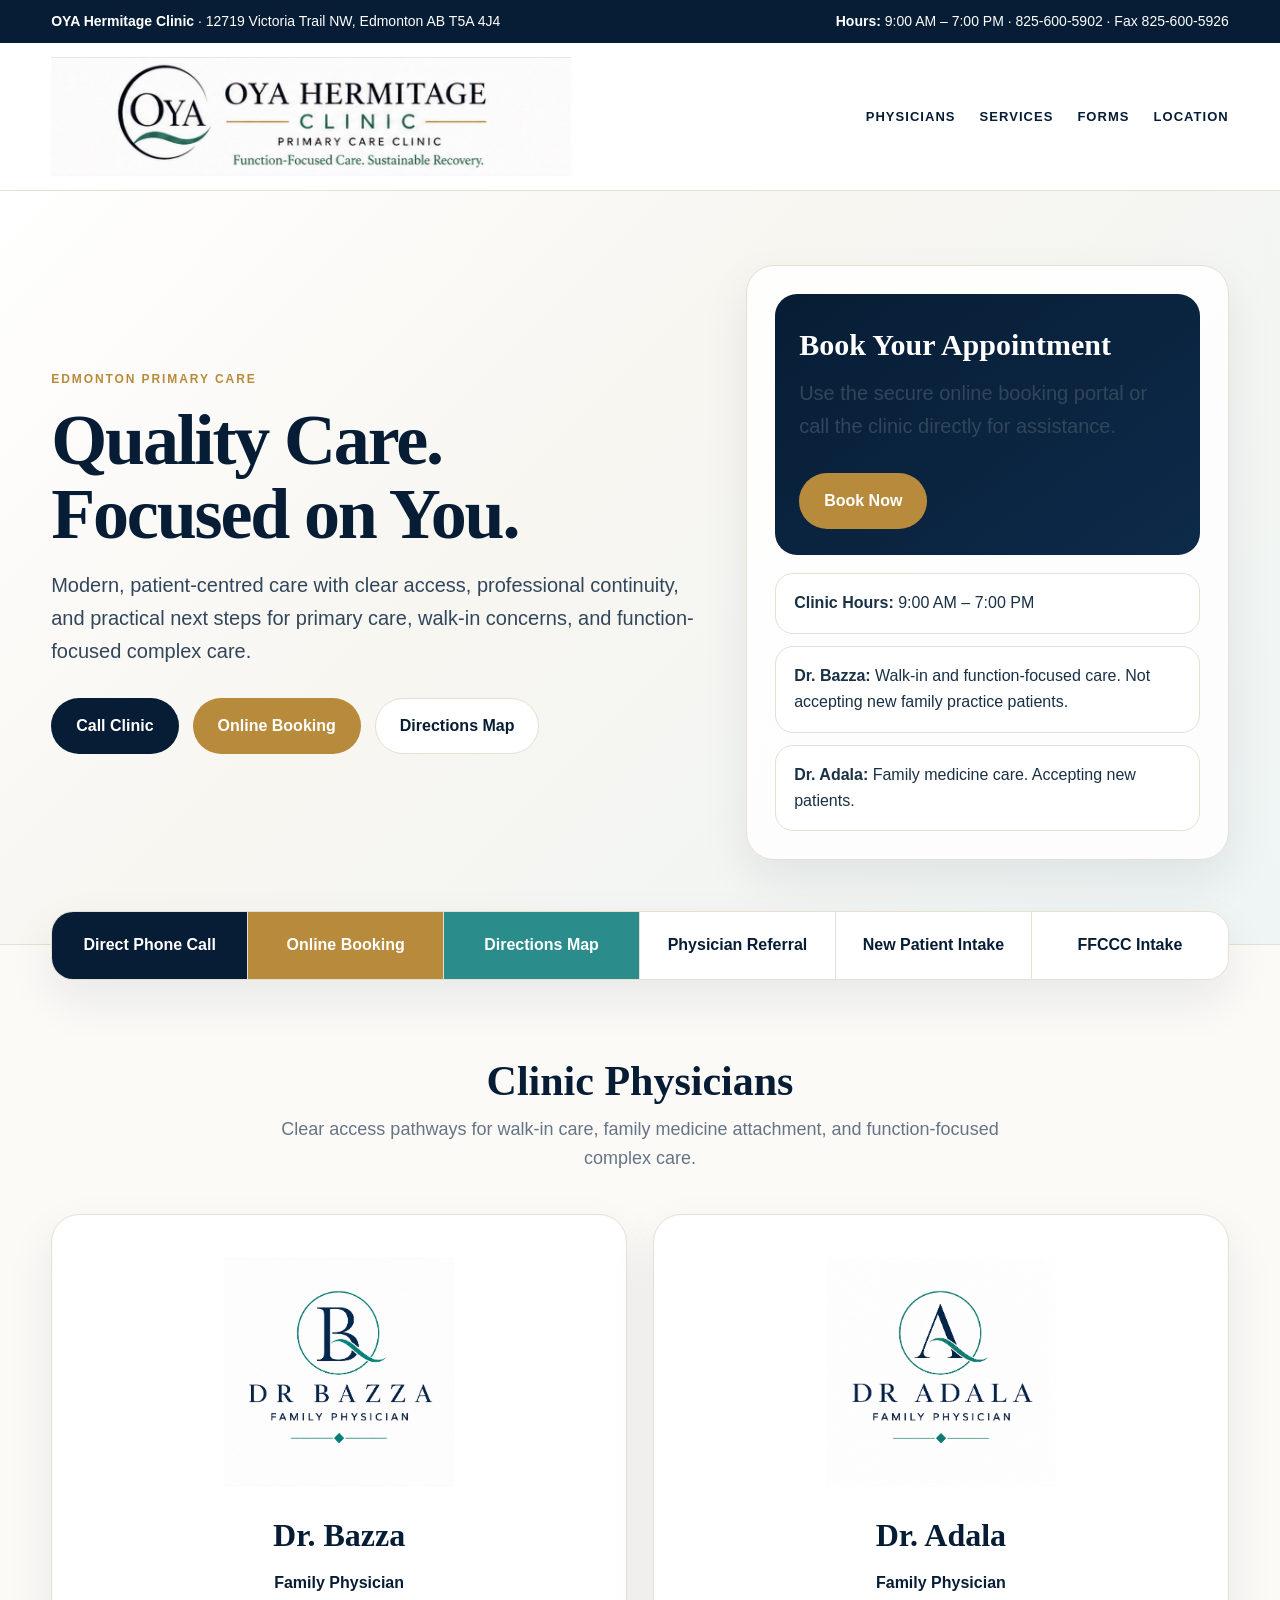
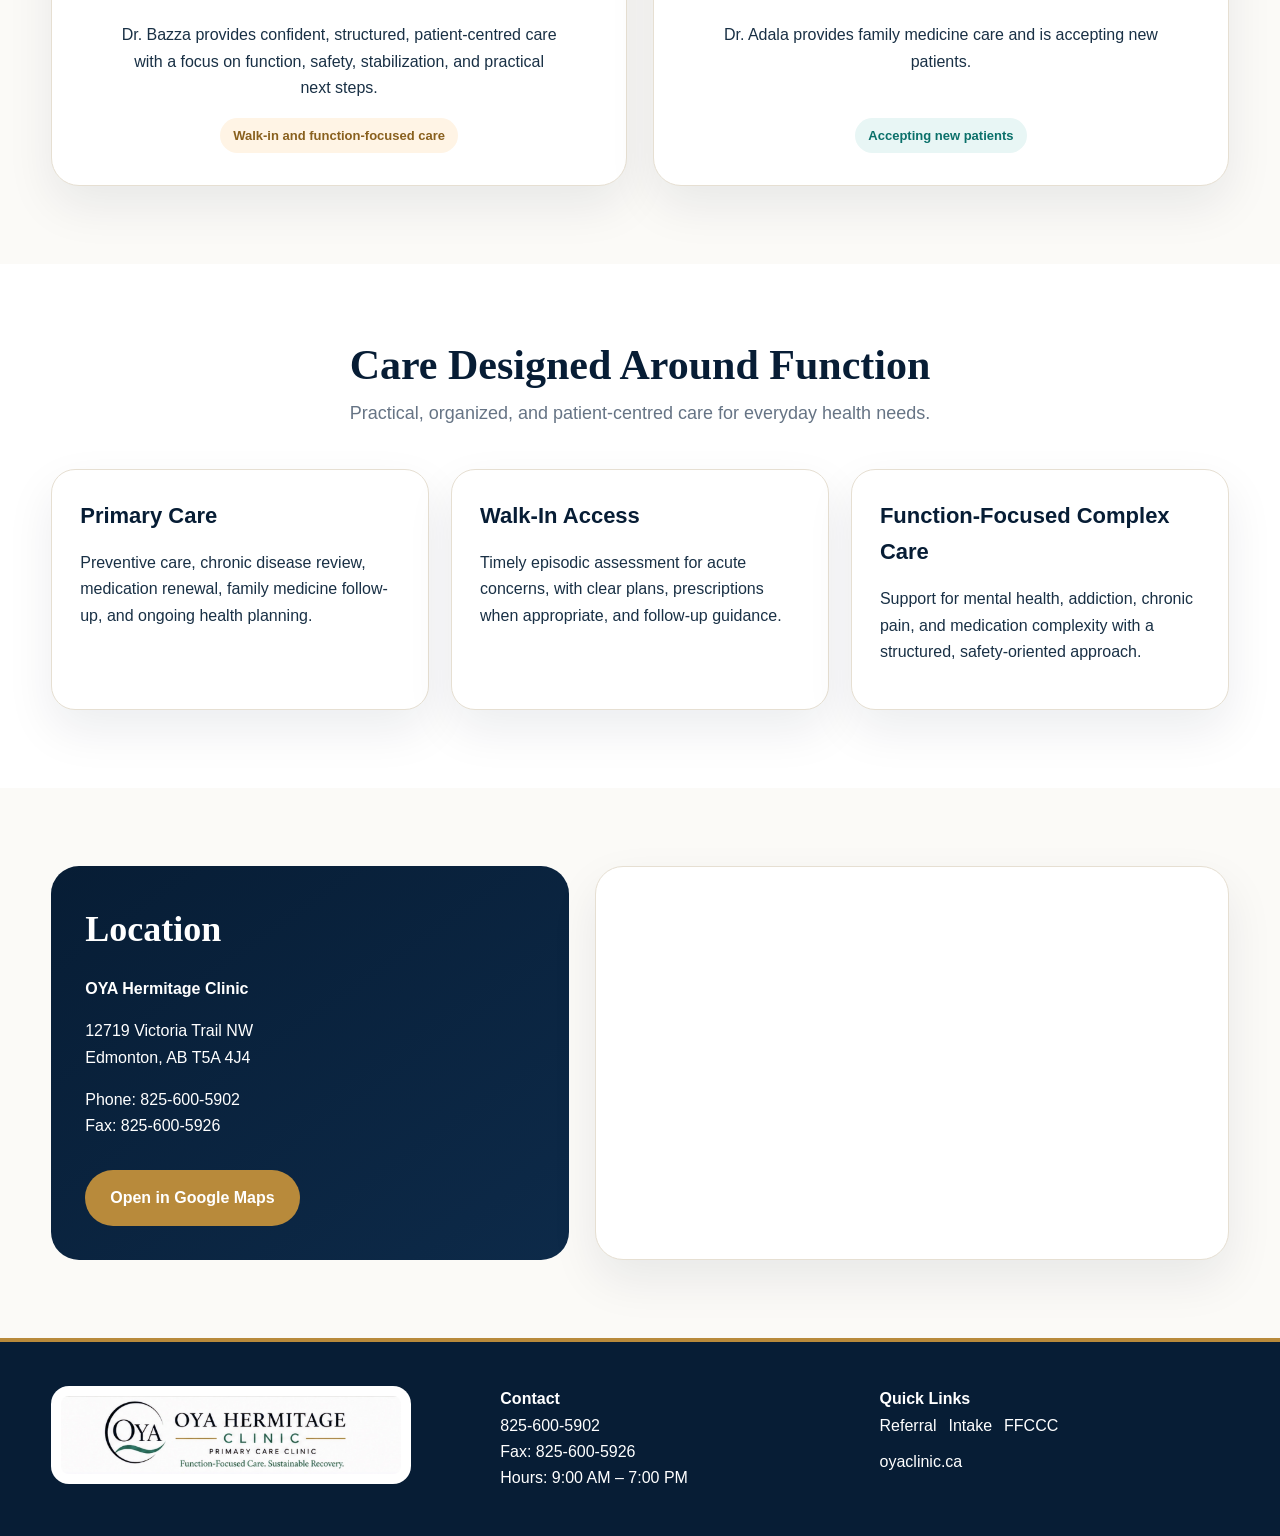
==== commit d3b910bf: "Update index.html" ====
--- a/index.html
+++ b/index.html
@@ -71,7 +71,7 @@
     <p>Clear access pathways for walk-in care, family medicine attachment, and function-focused complex care.</p>
   </div>
 
-  <div class="physician-grid equal-physician-grid">
+  <div class="physician-grid">
 
     <article class="card physician-card-equal">
       <div class="physician-logo-box">
--- a/styles.css
+++ b/styles.css
@@ -101,3 +101,75 @@
   .form-grid{grid-template-columns:1fr}
   .physician-photo{margin:auto}
 }
+/* Updated equal physician card layout */
+
+.physician-grid {
+  display: grid;
+  grid-template-columns: repeat(2, minmax(0, 1fr));
+  gap: 26px;
+  align-items: stretch;
+}
+
+.physician-card-equal {
+  text-align: center;
+  display: flex;
+  flex-direction: column;
+  justify-content: space-between;
+  min-height: 540px;
+}
+
+.physician-logo-box {
+  height: 250px;
+  display: flex;
+  align-items: center;
+  justify-content: center;
+  margin-bottom: 12px;
+}
+
+.physician-logo-box .logo-only {
+  max-width: 240px;
+  max-height: 230px;
+  width: auto;
+  height: auto;
+  object-fit: contain;
+  margin: 0 auto;
+}
+
+.physician-content {
+  flex: 1;
+  display: flex;
+  flex-direction: column;
+  align-items: center;
+}
+
+.physician-content h3 {
+  margin-top: 0;
+}
+
+.physician-content p {
+  max-width: 440px;
+  margin-left: auto;
+  margin-right: auto;
+}
+
+.physician-content .badge {
+  margin-top: auto;
+}
+
+@media (max-width:1000px) {
+  .physician-grid {
+    grid-template-columns: 1fr;
+  }
+
+  .physician-card-equal {
+    min-height: auto;
+  }
+
+  .physician-logo-box {
+    height: auto;
+  }
+
+  .physician-logo-box .logo-only {
+    max-width: 220px;
+  }
+}
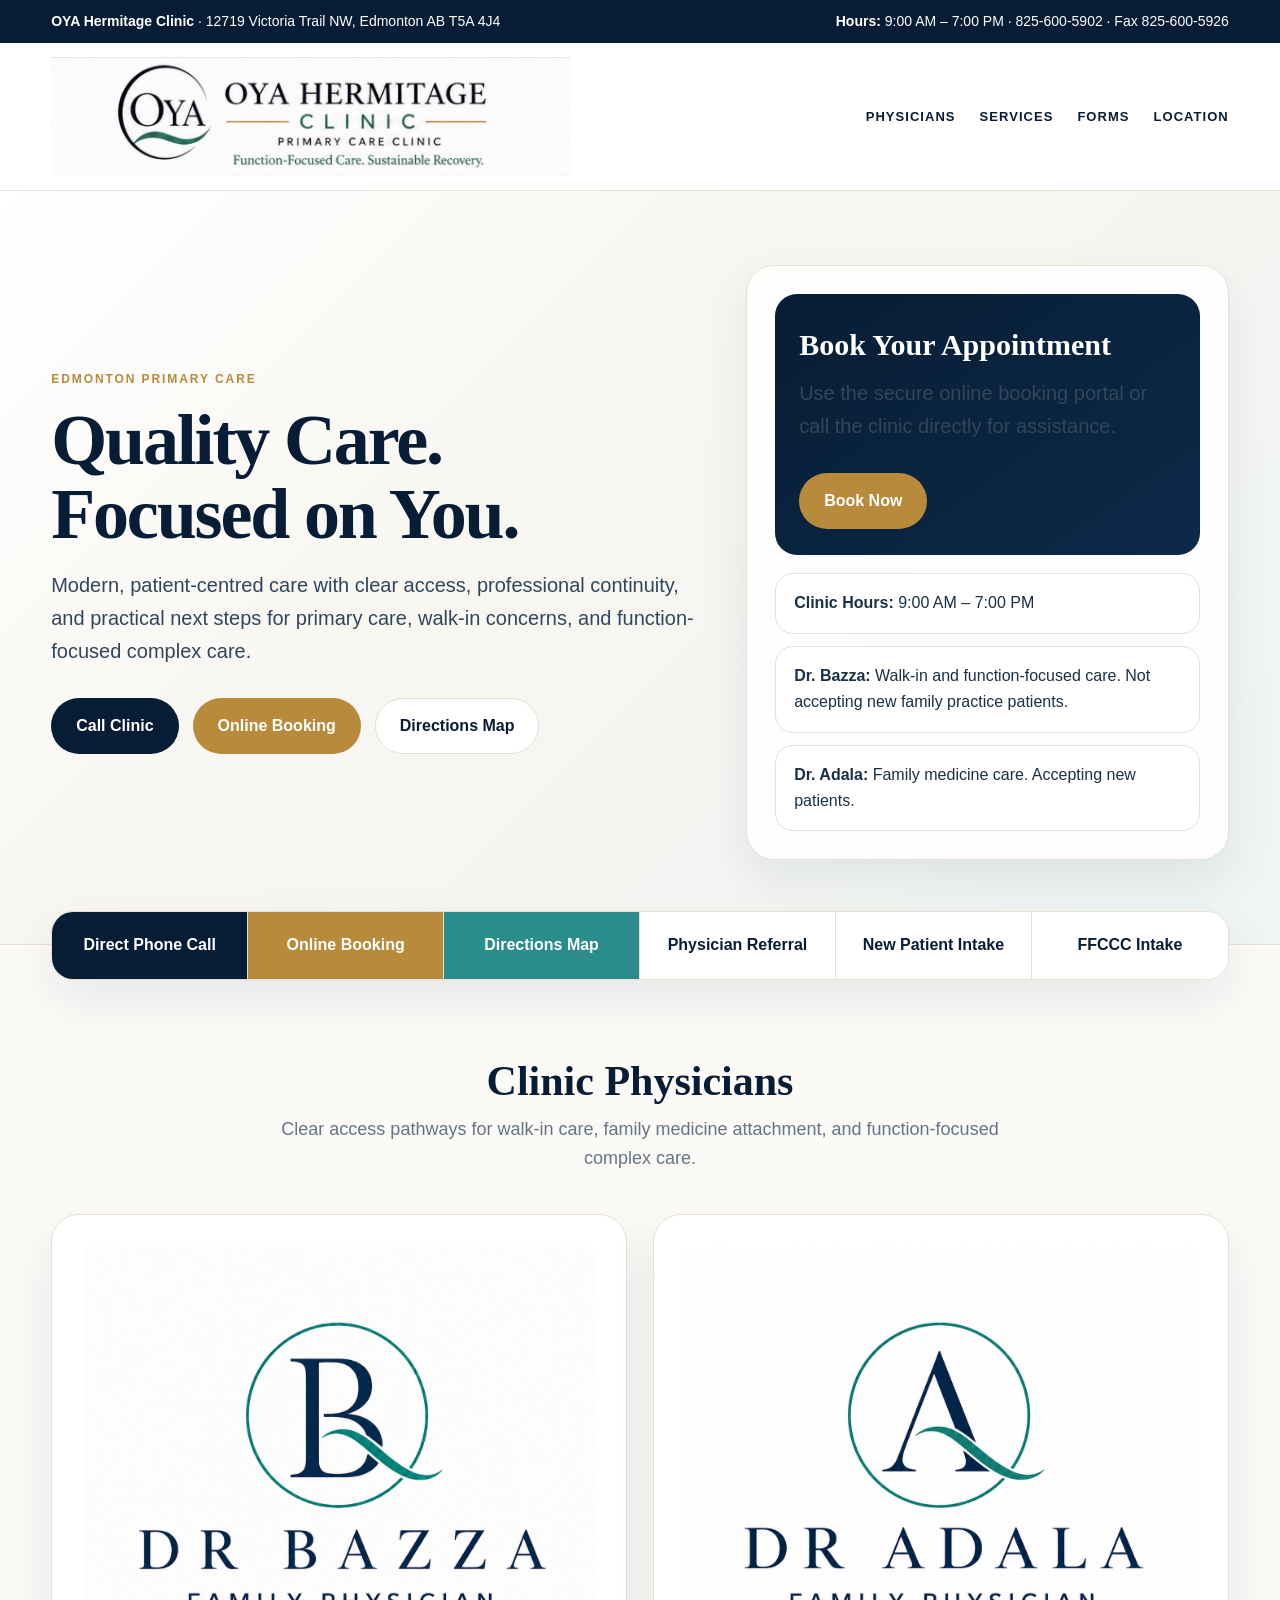
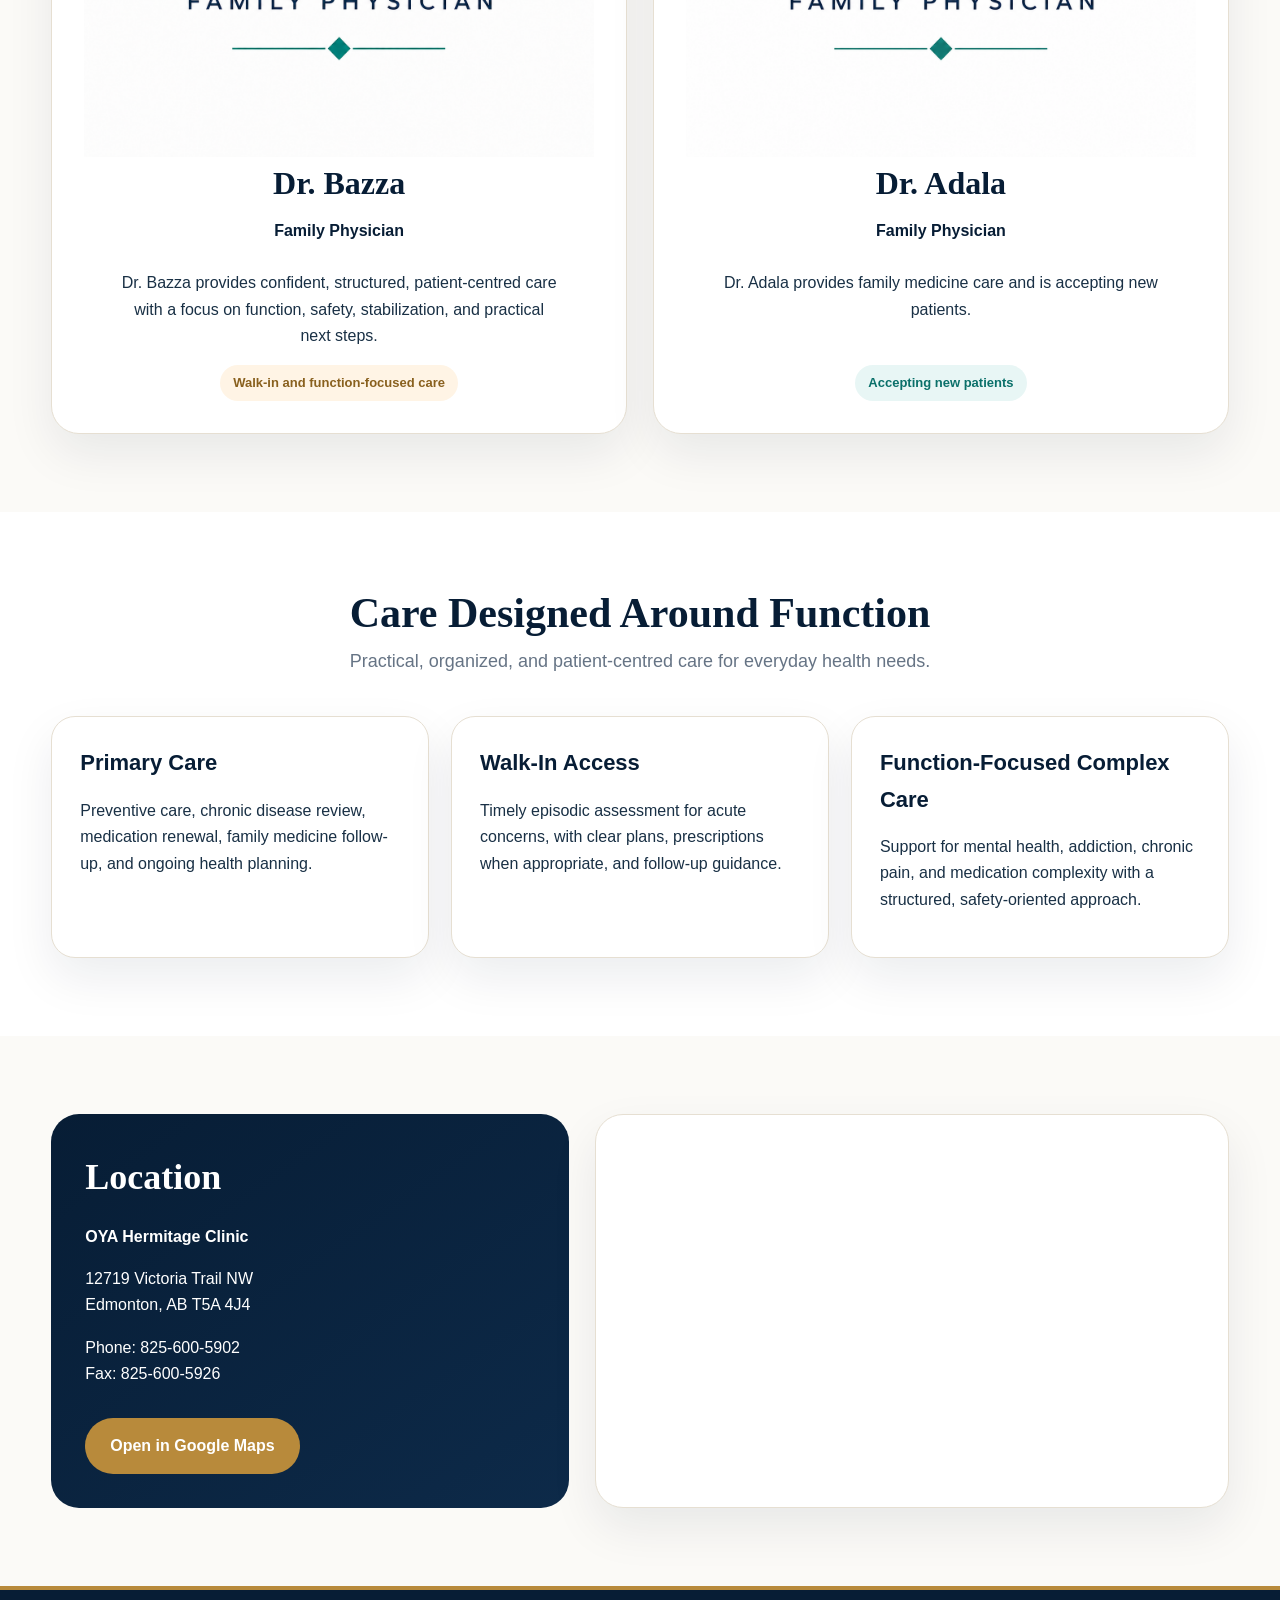
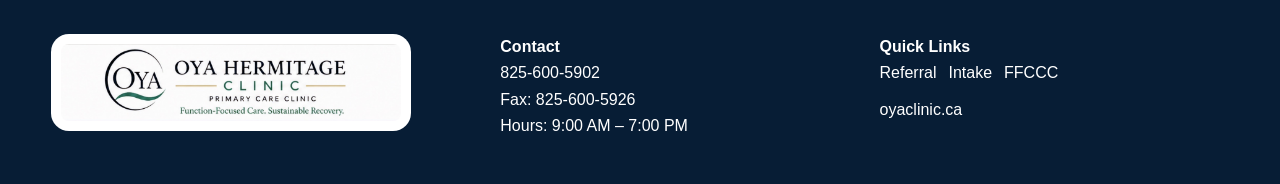
==== commit 044cc2fc: "Update index.html" ====
--- a/index.html
+++ b/index.html
@@ -71,27 +71,27 @@
     <p>Clear access pathways for walk-in care, family medicine attachment, and function-focused complex care.</p>
   </div>
 
-  <div class="physician-grid">
+  <div class="physician-grid equal-physician-grid">
 
     <article class="card physician-card-equal">
-      <div class="physician-logo-box">
-        <img src="dr-bazza-logo.png" alt="Dr Bazza logo" class="logo-only">
+      <div class="physician-logo-frame">
+        <img src="dr-bazza-logo.png" alt="Dr Bazza logo" class="physician-logo-img bazza-logo-equal">
       </div>
 
       <div class="physician-content">
         <h3>Dr. Bazza</h3>
         <div class="subhead">Family Physician</div>
         <p>
-          Dr. Bazza provides confident, structured, patient-centred care with a focus on function,
-          safety, stabilization, and practical next steps.
+          Dr. Bazza provides confident, structured, patient-centred care with a focus on
+          function, safety, stabilization, and practical next steps.
         </p>
         <span class="badge badge-gold">Walk-in and function-focused care</span>
       </div>
     </article>
 
     <article class="card physician-card-equal">
-      <div class="physician-logo-box">
-        <img src="dr-adala-logo.png" alt="Dr Adala logo" class="logo-only">
+      <div class="physician-logo-frame">
+        <img src="dr-adala-logo.png" alt="Dr Adala logo" class="physician-logo-img adala-logo-equal">
       </div>
 
       <div class="physician-content">
